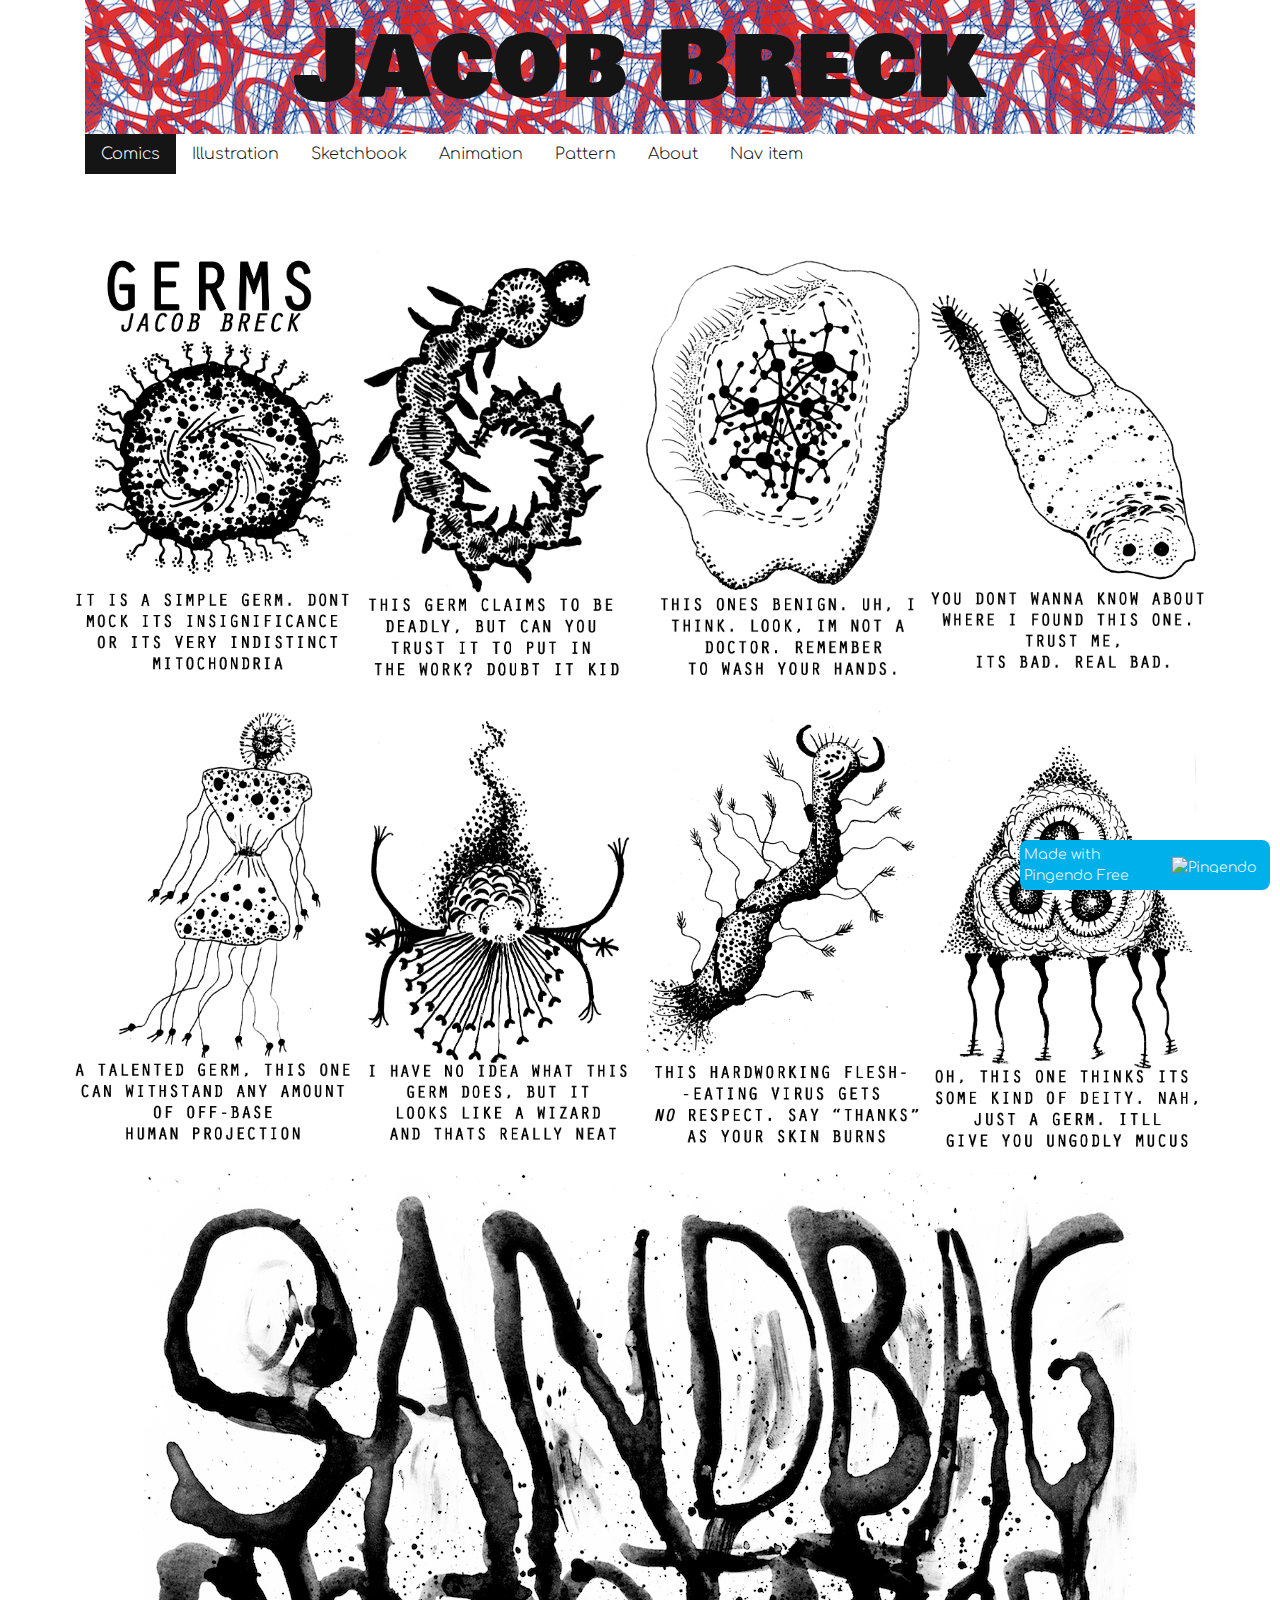
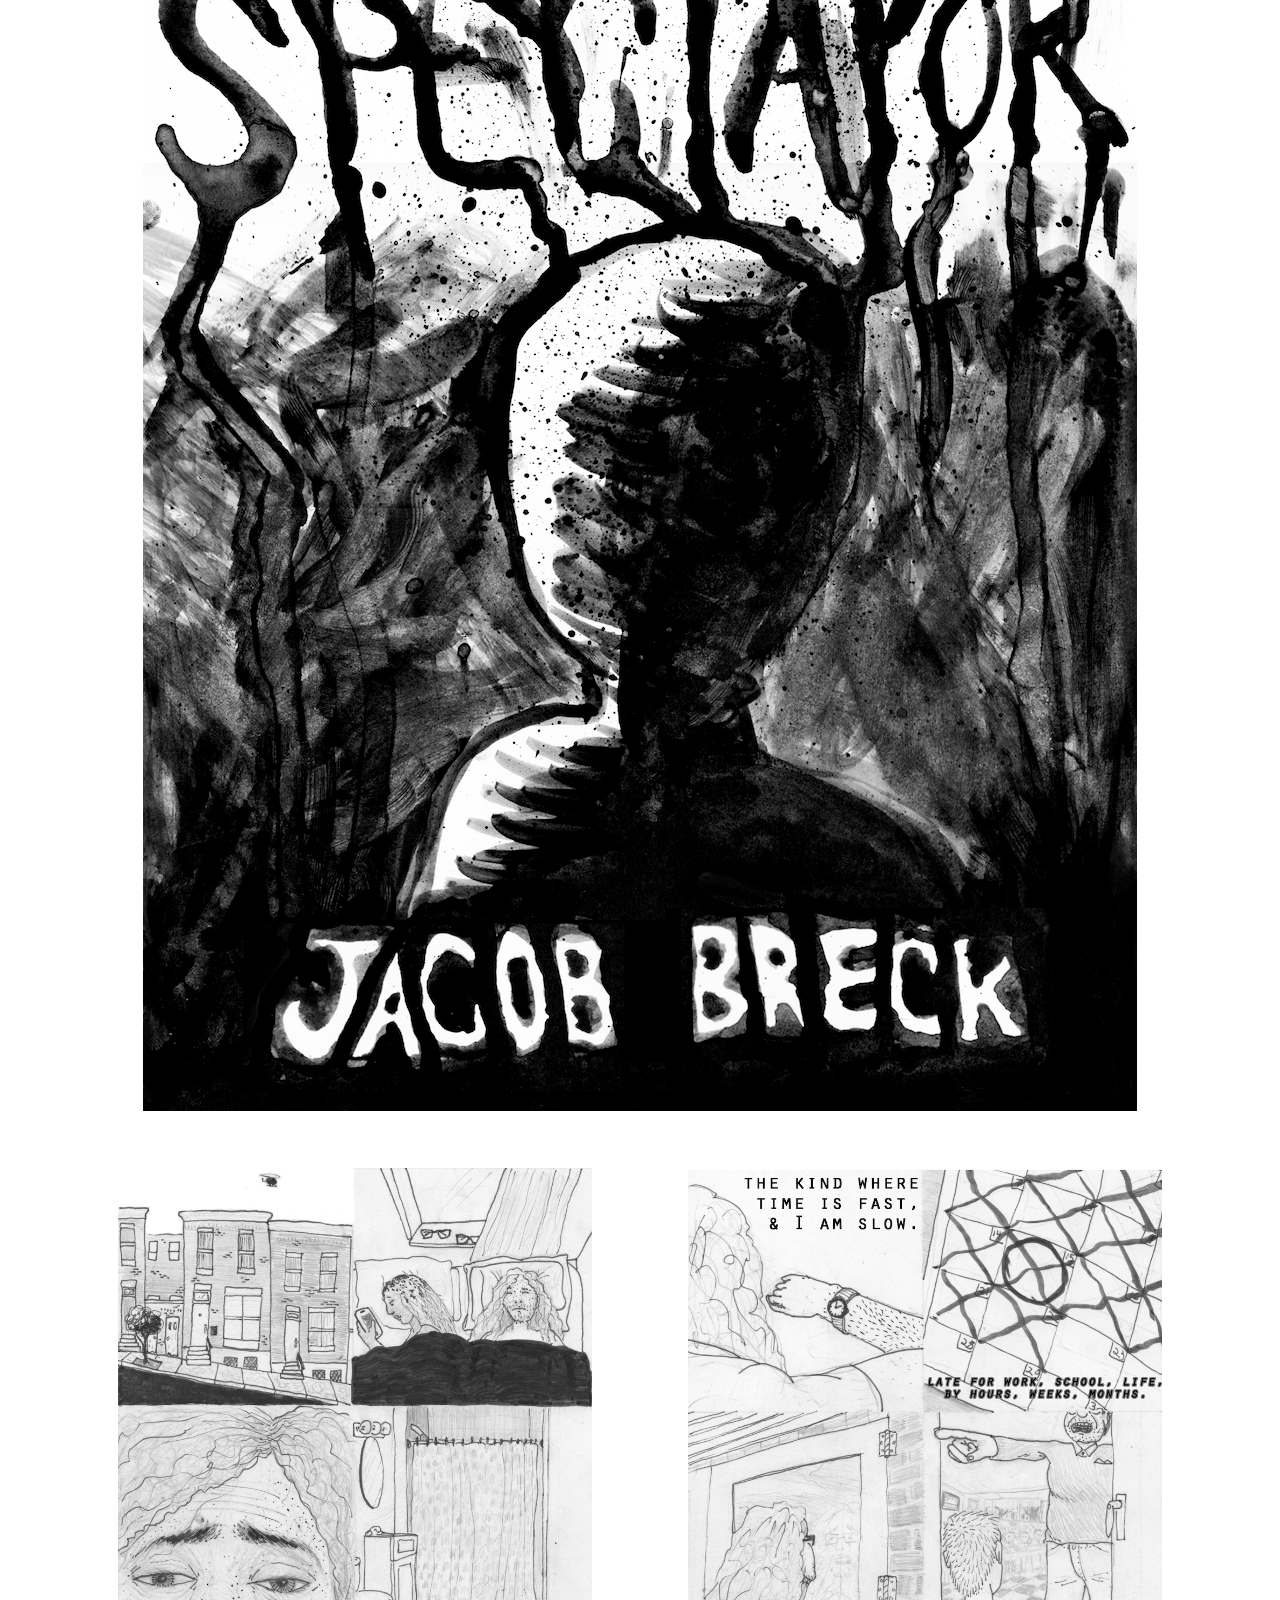
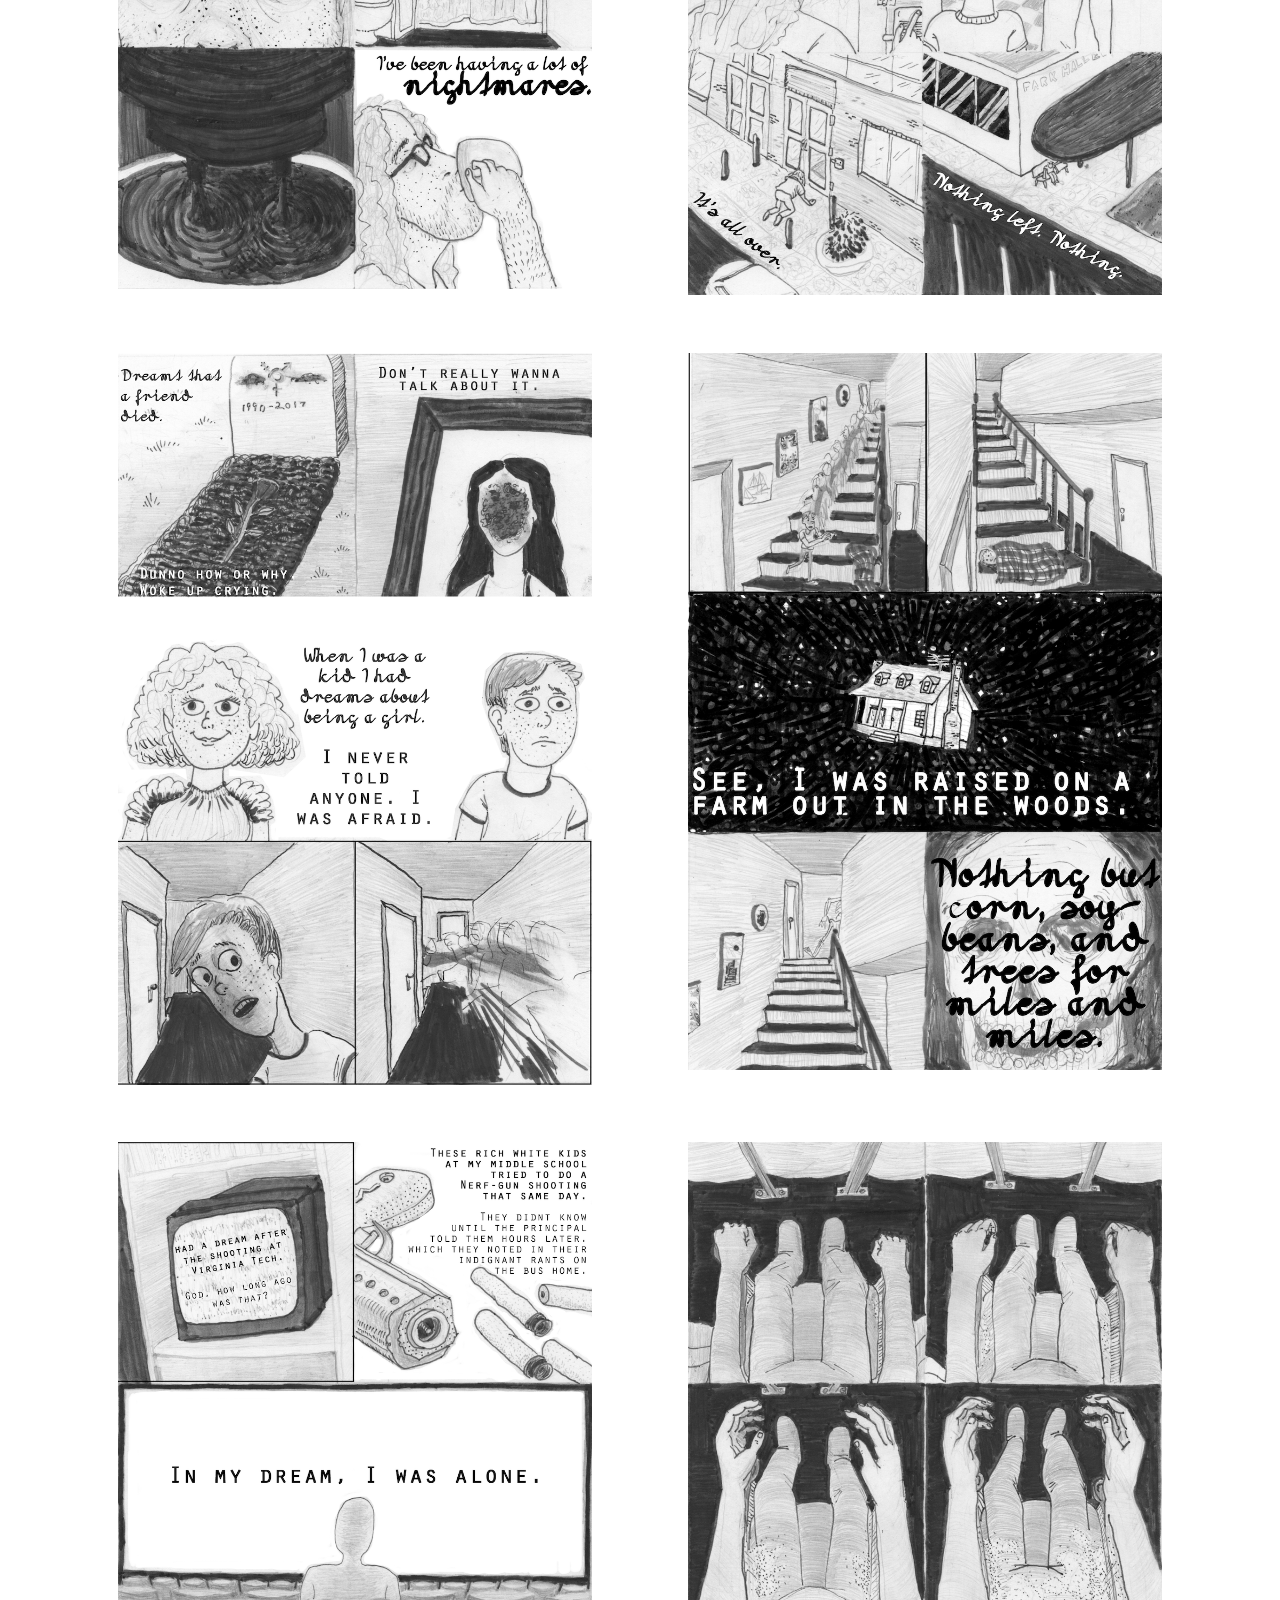
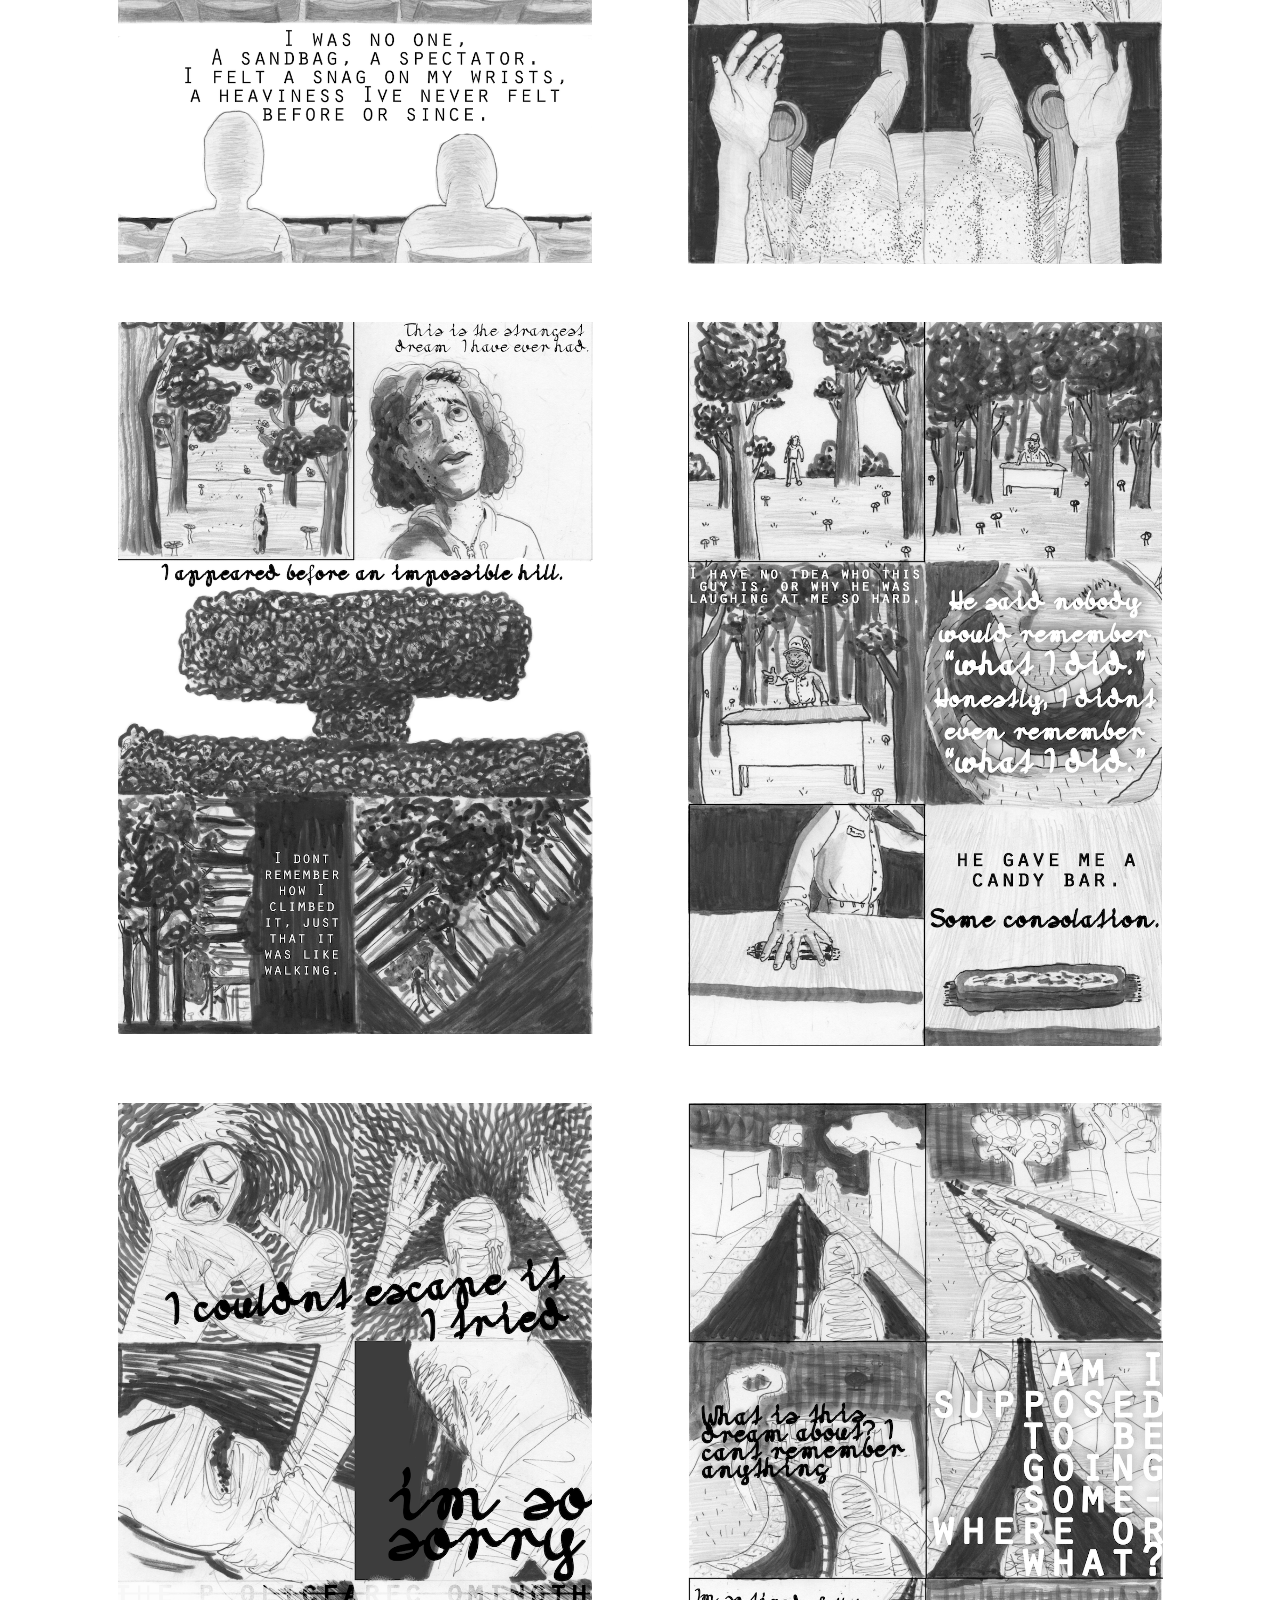
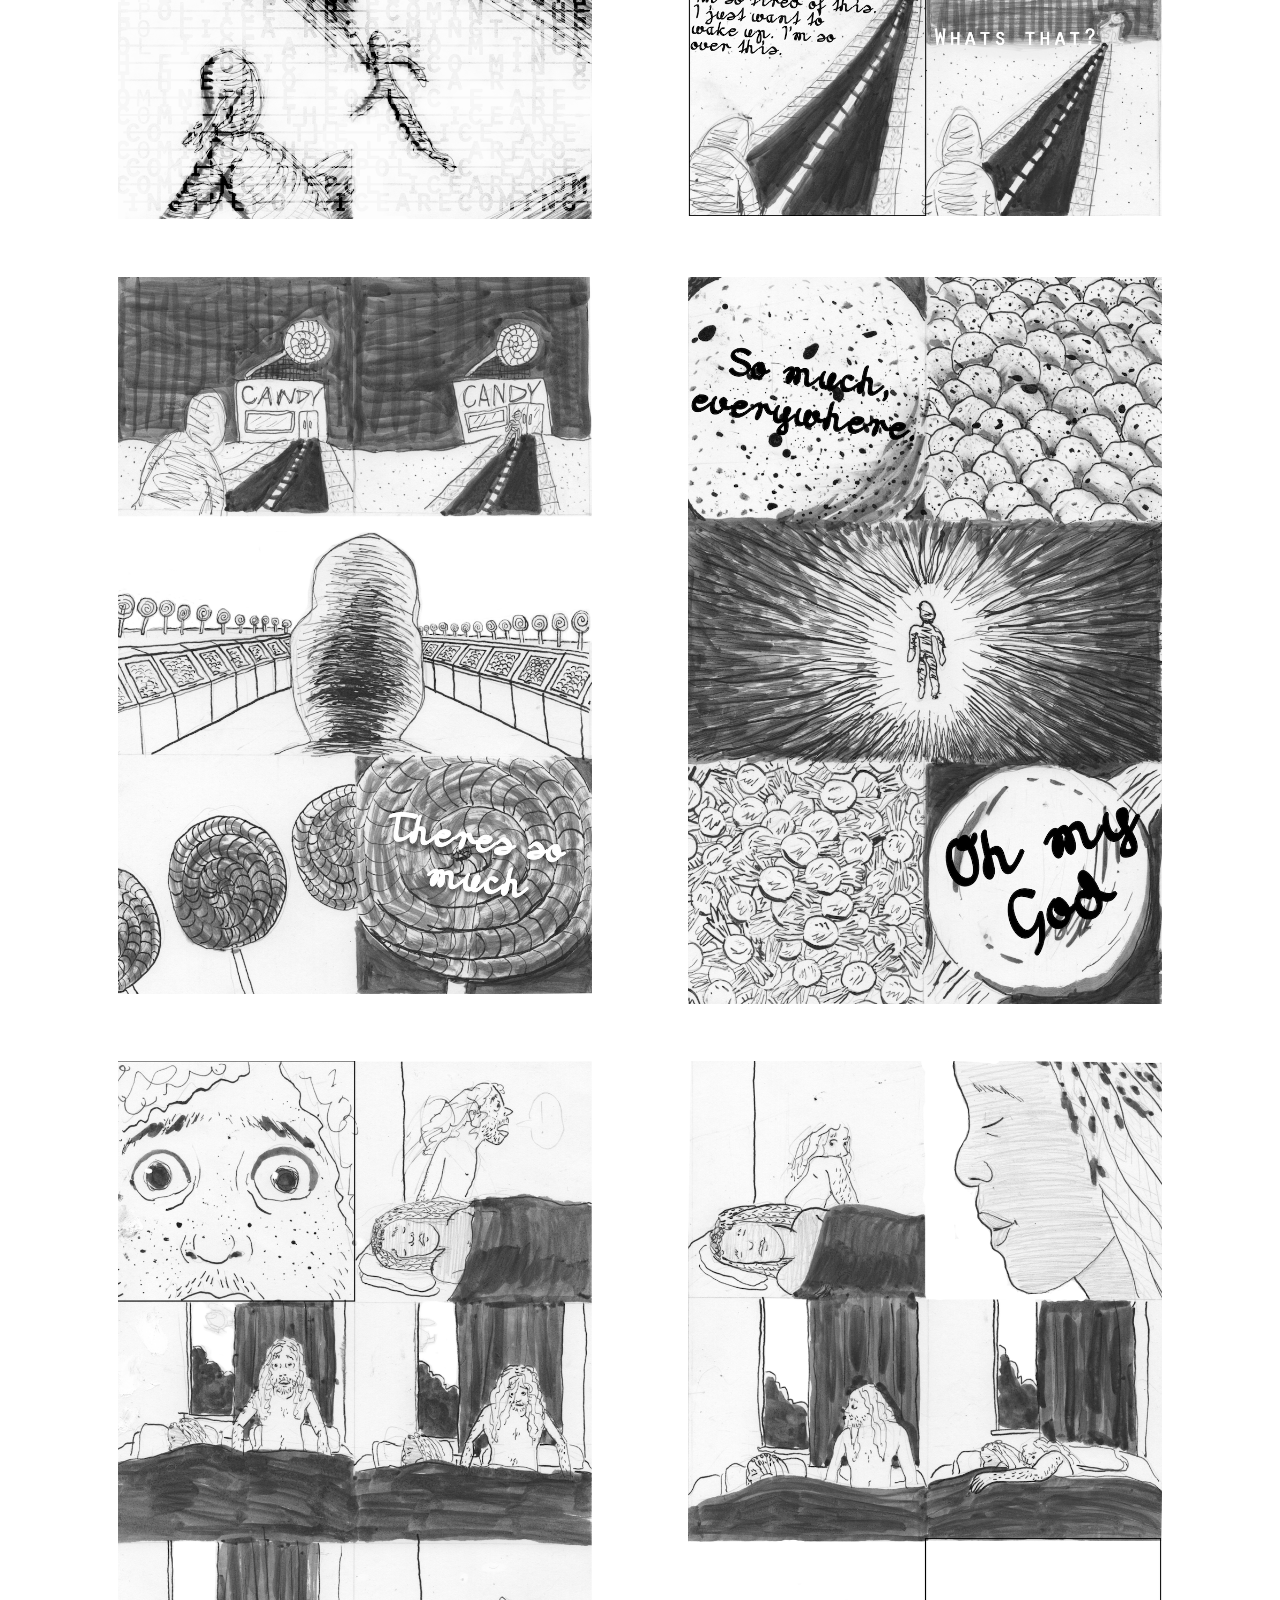
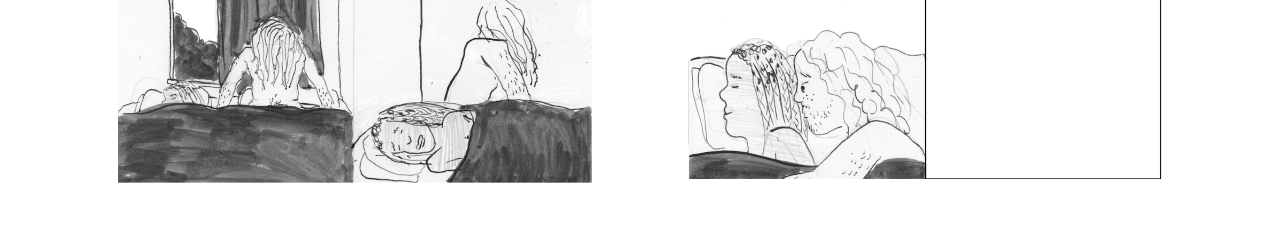
==== index.html @ b0fae461 "update" ====
<!DOCTYPE html>
<html>

<head>
  <meta charset="utf-8">
  <meta name="viewport" content="width=device-width, initial-scale=1">
  <link rel="stylesheet" href="https://cdnjs.cloudflare.com/ajax/libs/font-awesome/4.7.0/css/font-awesome.min.css" type="text/css">
  <link rel="stylesheet" href="theme.css" type="text/css">
  <title>Jacob Breck - Comics, Illustration, Animation</title>
  <meta name="description" content="Comics, Illustration, Animation, Sketches, &amp; Pattern Design by Jacob Breck">
  <meta name="keywords" content="jacob breck comics illustration digital print comic funny ironic humor animation dark surreal dream dreams surrealism gender dog ant ants portrait sketches sketch sketchbook intern internship capitalism capitalist capitalists pheonix desert pattern water ocean storm sea wave waves seas oceans germ germs"> </head>

<body>
  <div class="py-0">
    <div class="container">
      <div class="row">
        <div class="col-md-12">
          <h1 class="display-1 text-center m-0 w-100 text-primary bg-danger p-2" style="background-image: url('patterns/aaaaa.png');background-size:auto;background-position:center center;background-repeat:repeat;">Jacob Breck</h1>
        </div>
      </div>
    </div>
  </div>
  <div class="px-2">
    <div class="container">
      <div class="row">
        <div class="col-md-12">
          <ul class="nav nav-pills">
            <li class="nav-item">
              <a class="nav-link active" href="" data-toggle="pill" data-target="#comics">Comics</a>
            </li>
            <li class="nav-item">
              <a href="" class="nav-link" data-target="#illustration" data-toggle="pill">Illustration</a>
            </li>
            <li class="nav-item">
              <a href="" class="nav-link" data-toggle="pill" data-target="#sketchbook">Sketchbook</a>
            </li>
            <li class="nav-item">
              <a href="" class="nav-link" data-target="#animation" data-toggle="pill">Animation</a>
            </li>
            <li class="nav-item">
              <a class="nav-link" data-target="#pattern" data-toggle="pill" href="">Pattern</a>
            </li>
            <li class="nav-item">
              <a class="nav-link" data-toggle="pill" data-target="#about" href="">About</a>
            </li>
            <li class="nav-item">
              <a class="nav-link" href="#" data-toggle="pill" data-target="illustrationtoo">Nav item</a>
            </li>
          </ul>
          <div class="tab-content mt-2">
            <div class="tab-pane fade" id="illustration" role="tabpanel">
              <div class="carousel slide h-100 w-100" data-ride="carousel" id="carousel">
                <div class="carousel-inner">
                  <div class="carousel-item active">
                    <img class="img-fluid" alt="self portrait digital illustration face beard long hair impressionism" src="img/self-portrait07192015.png"> </div>
                  <div class="carousel-item col-xs-12">
                    <img class="d-block img-fluid w-100 mx-auto" alt="old dog pet portrait illustration digital impressionism black lab labrador" src="img/jbreck_harry.png"> </div>
                  <div class="carousel-item col-xs-12">
                    <img class="img-fluid mx-auto" alt="im gonna be an artist funny ironic white male gentrifier hardedge illustration digital" src="img/jbreck_artist-01.png"> </div>
                  <div class="carousel-item col-xs-12">
                    <img class="img-fluid mx-auto" alt="ant ants anthill dark bug bugs illustration cardstock print" src="img/antz.jpg" width="100%"> </div>
                  <div class="carousel-item col-xs-12">
                    <img class="img-fluid" alt="window laptop computer television dark sunrise living room light hardedge illustration pencil digital" src="img/tvkids-01.jpg"> </div>
                  <div class="carousel-item col-xs-12">
                    <img class="img-fluid mx-auto" alt="fire bird firebird pheonix desert cactus cacti tumbleweed illustration digital" src="img/jbreck_encounter-poster.jpg" width="100%"> </div>
                  <div class="carousel-item">
                    <img class="img-fluid" alt="the shining movie stanley kubrick jack nicholson horror slasher thriller illustration poster digital impressionism" src="img/jbreck_shining-overlap.png" width="100%"> </div>
                  <div class="carousel-item col-xs-12 w-100">
                    <img class="img-fluid" alt="germ germs pen ink illustration" src="img/inktober_02.jpg" width="100%"> </div>
                  <div class="carousel-item col-xs-12">
                    <img class="img-fluid mx-auto" alt="sad staircase blue red hair child redhead sadness crying hardedge illustration digital" src="img/jbreck_sad.png" width="100%"> </div>
                  <div class="carousel-item col-xs-12">
                    <img class="img-fluid mx-auto" alt="funny ironic death dead fire self portrait pencil digital illustration" src="img/jbreck_rip-01.png" width="100%"> </div>
                </div>
                <a class="carousel-control-prev" href="#carousel" role="button" data-slide="prev">
                  <span class="carousel-control-prev-icon" aria-hidden="true"></span>
                  <span class="sr-only">Previous</span>
                </a>
                <a class="carousel-control-next" href="#carousel" role="button" data-slide="next">
                  <span class="carousel-control-next-icon" aria-hidden="true"></span>
                  <span class="sr-only">Next</span>
                </a>
              </div>
            </div>
            <div class="tab-pane fade show active" id="comics" role="tabpanel">
              <div class="row my-5">
                <div class="col-md-12 col-lg-12 container">
                  <div class="row">
                    <div class="col-md-3 col-xs-12 m-0 p-1">
                      <img class="img-fluid d-block m-0 p-0 mx-auto" src="germ&#10;s/0-0.png"> </div>
                    <div class="col-md-3 col-xs-12 m-0 p-0">
                      <img class="img-fluid d-block  m-0 mx-auto p-1" src="germs/0-1.png"> </div>
                    <div class="col-md-3 col-xs-12 m-0 p-0">
                      <img class="img-fluid d-block  m-0 mx-auto p-1" src="germs/0-2.&#10;png"> </div>
                    <div class="col-md-3 col-xs-12 m-0 p-0">
                      <img class="img-fluid d-block  m-0 mx-auto p-1" src="germs/0-3.p&#10;ng"> </div>
                  </div>
                  <div class="row">
                    <div class="col-md-3 col-xs-12 m-0 p-0">
                      <img class="d-block m-0 mx-auto img-fluid p-1" src="germs/1-0.png"> </div>
                    <div class="col-md-3 col-xs-12 m-0 p-0">
                      <img class="img-fluid d-block  m-0 mx-auto p-2" src="germs/1-1.png"> </div>
                    <div class="col-md-3 col-xs-12 m-0 p-0">
                      <img class="img-fluid d-block  m-0 mx-auto p-1" src="germs/1-2.png"> </div>
                    <div class="col-md-3 col-xs-12 m-0 p-0">
                      <img class="img-fluid d-block  m-0 mx-auto p-2" src="germs/1-3.png"> </div>
                  </div>
                  <div class="row">
                    <div class="col-md-12 col-xs-12 m-0 p-0">
                      <img class="d-block m-0 mx-auto img-fluid p-0" src="ss/cover.png"> </div>
                  </div>
                </div>
              </div>
              <div class="row my-5">
                <div class="col-md-12 col-lg-5 container">
                  <div class="row">
                    <div class="col-md-6 col-xs-12 m-0 p-0">
                      <img class="img-fluid d-block mx-auto" src="ss/panels/1-0-0.png"> </div>
                    <div class="col-md-6 col-xs-12 m-0 p-0">
                      <img class="img-fluid d-block p-0 m-0 col-xs-12 mx-auto" src="ss/panels/1-0-1.png"> </div>
                  </div>
                  <div class="row">
                    <div class="col-md-6 col-xs-6 m-0 p-0">
                      <img class="img-fluid d-block p-0 m-0 mx-auto" src="ss/panels/1-1-0.png"> </div>
                    <div class="col-md-6 col-xs-6 m-0 p-0">
                      <img class="img-fluid d-block p-0 m-0 mx-auto" src="ss/panels/1-1-1.png"> </div>
                  </div>
                  <div class="row">
                    <div class="col-md-6 col-xs-12 m-0 p-0">
                      <img class="img-fluid d-block p-0 m-0 mx-auto" src="ss/panels/1-2-0.png"> </div>
                    <div class="col-md-6 col-xs-12 m-0 p-0">
                      <img class="img-fluid d-block p-0 m-0 mx-auto" src="ss/panels/1-2-1.png"> </div>
                  </div>
                </div>
                <div class="col-md-12 col-lg-5 container">
                  <div class="row">
                    <div class="col-md-6 col-xs-12 m-0 p-0">
                      <img class="img-fluid d-block m-0 p-0 mx-auto" src="ss/panels/2-0-0.png"> </div>
                    <div class="col-md-6 col-xs-12 m-0 p-0">
                      <img class="img-fluid d-block mx-auto" src="ss/panels/2-0-1.png"> </div>
                  </div>
                  <div class="row">
                    <div class="col-md-6 col-xs-12 m-0 p-0">
                      <img class="img-fluid d-block mx-auto" src="ss/panels/2-1-0.png"> </div>
                    <div class="col-md-6 col-xs-12 m-0 p-0">
                      <img class="img-fluid d-block mx-auto" src="ss/panels/2-1-1.png"> </div>
                  </div>
                  <div class="row">
                    <div class="col-md-6 col-xs-12 m-0 p-0">
                      <img class="img-fluid d-block mx-auto" src="ss/panels/2-2-0.png"> </div>
                    <div class="col-md-6 col-xs-12 m-0 p-0">
                      <img class="img-fluid d-block mx-auto" src="ss/panels/2-2-1.png"> </div>
                  </div>
                </div>
              </div>
              <div class="row my-5">
                <div class="col-md-12 col-lg-5 container">
                  <div class="row">
                    <div class="col-md-6 col-xs-12 m-0 p-0">
                      <img class="img-fluid d-block mx-auto" src="ss/panels/3-0-0.png"> </div>
                    <div class="col-md-6 col-xs-12 m-0 p-0">
                      <img class="img-fluid d-block p-0 m-0 col-xs-12 mx-auto" src="ss/panels/3-0-1.png"> </div>
                  </div>
                  <div class="row">
                    <div class="col-md-12 col-xs-6 m-0 p-0">
                      <img class="img-fluid d-block p-0 m-0 mx-auto" src="ss/panels/3-1-0.png"> </div>
                  </div>
                  <div class="row">
                    <div class="col-md-6 col-xs-12 m-0 p-0">
                      <img class="img-fluid d-block p-0 m-0 mx-auto" src="ss/panels/3-2-0.png"> </div>
                    <div class="col-md-6 col-xs-12 m-0 p-0">
                      <img class="img-fluid d-block p-0 m-0 mx-auto" src="ss/panels/3-2-1.png"> </div>
                  </div>
                </div>
                <div class="col-md-12 col-lg-5 container">
                  <div class="row">
                    <div class="col-md-6 col-xs-12 m-0 p-0">
                      <img class="img-fluid d-block m-0 p-0 mx-auto" src="ss/panels/4-0-0.png"> </div>
                    <div class="col-md-6 col-xs-12 m-0 p-0">
                      <img class="img-fluid d-block mx-auto" src="ss/panels/4-0-1.png"> </div>
                  </div>
                  <div class="row">
                    <div class="col-md-12 col-xs-12 m-0 p-0">
                      <img class="img-fluid d-block float-left" src="ss/panels/4-1-0.png"> </div>
                  </div>
                  <div class="row">
                    <div class="col-md-6 col-xs-12 m-0 p-0">
                      <img class="img-fluid d-block mx-auto" src="ss/panels/4-2-0.png"> </div>
                    <div class="col-md-6 col-xs-12 m-0 p-0">
                      <img class="img-fluid d-block mx-auto" src="ss/panels/4-2-1.png"> </div>
                  </div>
                </div>
              </div>
              <div class="row my-5">
                <div class="col-md-12 col-lg-5 container">
                  <div class="row">
                    <div class="col-md-6 col-xs-12 m-0 p-0">
                      <img class="img-fluid d-block mx-auto" src="ss/panels/5-0-0.png"> </div>
                    <div class="col-md-6 col-xs-12 m-0 p-0">
                      <img class="img-fluid d-block p-0 m-0 col-xs-12 mx-auto" src="ss/panels/5-0-1.png"> </div>
                  </div>
                  <div class="row">
                    <div class="col-md-12 col-xs-6 m-0 p-0">
                      <img class="img-fluid d-block p-0 m-0 mx-auto" src="ss/panels/5-1-0.png"> </div>
                  </div>
                  <div class="row">
                    <div class="col-md-12 col-xs-12 m-0 p-0">
                      <img class="img-fluid d-block p-0 m-0 mx-auto" src="ss/panels/5-2-0.png"> </div>
                  </div>
                </div>
                <div class="col-md-12 col-lg-5 container">
                  <div class="row">
                    <div class="col-md-6 col-xs-12 m-0 p-0">
                      <img class="img-fluid d-block m-0 p-0 mx-auto" src="ss/panels/6-0-0.png"> </div>
                    <div class="col-md-6 col-xs-12 m-0 p-0">
                      <img class="img-fluid d-block mx-auto" src="ss/panels/6-0-1.png"> </div>
                  </div>
                  <div class="row">
                    <div class="col-md-6 col-xs-12 m-0 p-0">
                      <img class="img-fluid d-block float-left" src="ss/panels/6-1-0.png"> </div>
                    <div class="col-md-6 col-xs-12 p-0 m-0">
                      <img class="img-fluid d-block mx-auto" src="ss/panels/6-1-1.png"> </div>
                  </div>
                  <div class="row">
                    <div class="col-md-12 col-xs-12 m-0 p-0">
                      <img class="img-fluid d-block mx-auto" src="ss/panels/6-2-0.png"> </div>
                  </div>
                </div>
              </div>
              <div class="row my-5">
                <div class="col-md-12 col-lg-5 container">
                  <div class="row">
                    <div class="col-md-6 col-xs-12 m-0 p-0">
                      <img class="img-fluid d-block mx-auto" src="ss/panels/7-0-0.png"> </div>
                    <div class="col-md-6 col-xs-12 m-0 p-0">
                      <img class="img-fluid d-block p-0 m-0 col-xs-12 mx-auto" src="ss/panels/7-0-1.png"> </div>
                  </div>
                  <div class="row">
                    <div class="col-md-12 col-xs-6 m-0 p-0">
                      <img class="img-fluid d-block p-0 m-0 mx-auto" src="ss/panels/7-1-0.png"> </div>
                  </div>
                  <div class="row">
                    <div class="col-md-6 col-xs-12 m-0 p-0">
                      <img class="img-fluid d-block p-0 m-0 mx-auto" src="ss/panels/7-2-0.png"> </div>
                    <div class="col-md-6 col-xs-12 m-0 p-0">
                      <img class="img-fluid d-block p-0 m-0 mx-auto" src="ss/panels/7-2-1.png"> </div>
                  </div>
                </div>
                <div class="col-md-12 col-lg-5 container">
                  <div class="row">
                    <div class="col-md-6 col-xs-12 m-0 p-0">
                      <img class="img-fluid d-block m-0 p-0 mx-auto" src="ss/panels/8-0-0.png"> </div>
                    <div class="col-md-6 col-xs-12 m-0 p-0">
                      <img class="img-fluid d-block mx-auto" src="ss/panels/8-0-1.png"> </div>
                  </div>
                  <div class="row">
                    <div class="col-md-6 col-xs-12 m-0 p-0">
                      <img class="img-fluid d-block float-left" src="ss/panels/8-1-0.png"> </div>
                    <div class="col-md-6 col-xs-12 p-0 m-0">
                      <img class="img-fluid d-block" src="ss/panels/8-1-1.png"> </div>
                  </div>
                  <div class="row">
                    <div class="col-md-6 col-xs-12 m-0 p-0">
                      <img class="img-fluid d-block mx-auto" src="ss/panels/8-2-0.png"> </div>
                    <div class="col-md-6 col-xs-12 m-0 p-0">
                      <img class="img-fluid d-block mx-auto" src="ss/panels/8-2-1.png"> </div>
                  </div>
                </div>
              </div>
              <div class="row my-5">
                <div class="col-md-12 col-lg-5 container">
                  <div class="row">
                    <div class="col-md-6 col-xs-12 m-0 p-0">
                      <img class="img-fluid d-block mx-auto" src="ss/panels/9-0-0.png"> </div>
                    <div class="col-md-6 col-xs-12 m-0 p-0">
                      <img class="img-fluid d-block p-0 m-0 col-xs-12 mx-auto" src="ss/panels/9-0-1.png"> </div>
                  </div>
                  <div class="row">
                    <div class="col-md-6 col-xs-6 m-0 p-0">
                      <img class="img-fluid d-block p-0 m-0 mx-auto" src="ss/panels/9-1-0.png"> </div>
                    <div class="col-md-6 col-xs-12 p-0 m-0">
                      <img class="img-fluid d-block mx-auto" src="ss/panels/9-1-1.png"> </div>
                  </div>
                  <div class="row">
                    <div class="col-md-6 col-xs-12 m-0 p-0">
                      <img class="img-fluid d-block p-0 m-0 mx-auto" src="ss/panels/9-2-0.png"> </div>
                    <div class="col-md-6 col-xs-12 m-0 p-0">
                      <img class="img-fluid d-block p-0 m-0 mx-auto" src="ss/panels/9-2-1.png"> </div>
                  </div>
                </div>
                <div class="col-md-12 col-lg-5 container">
                  <div class="row">
                    <div class="col-md-6 col-xs-12 m-0 p-0">
                      <img class="img-fluid d-block m-0 p-0 mx-auto" src="ss/panels/a-0-0.png"> </div>
                    <div class="col-md-6 col-xs-12 m-0 p-0">
                      <img class="img-fluid d-block mx-auto" src="ss/panels/a-0-1.png"> </div>
                  </div>
                  <div class="row">
                    <div class="col-md-6 col-xs-12 m-0 p-0">
                      <img class="img-fluid d-block float-left" src="ss/panels/a-1-0.png"> </div>
                    <div class="col-md-6 col-xs-12 p-0 m-0">
                      <img class="img-fluid d-block mx-auto" src="ss/panels/a-1-1.png"> </div>
                  </div>
                  <div class="row">
                    <div class="col-md-6 col-xs-12 m-0 p-0">
                      <img class="img-fluid d-block mx-auto" src="ss/panels/a-2-0.png"> </div>
                    <div class="col-md-6 col-xs-12 m-0 p-0">
                      <img class="img-fluid d-block mx-auto" src="ss/panels/a-2-1.png"> </div>
                  </div>
                </div>
              </div>
              <div class="row my-5">
                <div class="col-md-12 col-lg-5 container">
                  <div class="row">
                    <div class="col-md-6 col-xs-12 m-0 p-0">
                      <img class="img-fluid d-block mx-auto" src="ss/panels/b-0-0.png"> </div>
                    <div class="col-md-6 col-xs-12 m-0 p-0">
                      <img class="img-fluid d-block p-0 m-0 col-xs-12 mx-auto" src="ss/panels/b-0-1.png"> </div>
                  </div>
                  <div class="row">
                    <div class="col-md-12 col-xs-6 m-0 p-0">
                      <img class="img-fluid d-block p-0 m-0 mx-auto" src="ss/panels/b-1-0.png"> </div>
                  </div>
                  <div class="row">
                    <div class="col-md-6 col-xs-12 m-0 p-0">
                      <img class="img-fluid d-block p-0 m-0 mx-auto" src="ss/panels/b-2-0.png"> </div>
                    <div class="col-md-6 col-xs-12 m-0 p-0">
                      <img class="img-fluid d-block p-0 m-0 mx-auto" src="ss/panels/b-2-1.png"> </div>
                  </div>
                </div>
                <div class="col-md-12 col-lg-5 container">
                  <div class="row">
                    <div class="col-md-6 col-xs-12 m-0 p-0">
                      <img class="img-fluid d-block m-0 p-0 mx-auto" src="ss/panels/c-0-0.png"> </div>
                    <div class="col-md-6 col-xs-12 m-0 p-0">
                      <img class="img-fluid d-block mx-auto" src="ss/panels/c-0-1.png"> </div>
                  </div>
                  <div class="row">
                    <div class="col-md-12 col-xs-12 m-0 p-0">
                      <img class="img-fluid d-block float-left" src="ss/panels/c-1-0.png"> </div>
                  </div>
                  <div class="row">
                    <div class="col-md-6 col-xs-12 m-0 p-0">
                      <img class="img-fluid d-block mx-auto" src="ss/panels/c-2-0.png"> </div>
                    <div class="col-md-6 col-xs-12 m-0 p-0">
                      <img class="img-fluid d-block mx-auto" src="ss/panels/c-2-1.png"> </div>
                  </div>
                </div>
              </div>
              <div class="row my-5">
                <div class="col-md-12 col-lg-5 container">
                  <div class="row">
                    <div class="col-md-6 col-xs-12 m-0 p-0">
                      <img class="img-fluid d-block mx-auto" src="ss/panels/d-0-0.png"> </div>
                    <div class="col-md-6 col-xs-12 m-0 p-0">
                      <img class="img-fluid d-block p-0 m-0 col-xs-12 mx-auto" src="ss/panels/d-0-1.png"> </div>
                  </div>
                  <div class="row">
                    <div class="col-md-6 col-xs-6 m-0 p-0">
                      <img class="img-fluid d-block p-0 m-0 mx-auto" src="ss/panels/d-1-0.png"> </div>
                    <div class="col-md-6 col-xs-12 p-0 m-0">
                      <img class="img-fluid d-block mx-auto" src="ss/panels/d-1-1.png"> </div>
                  </div>
                  <div class="row">
                    <div class="col-md-6 col-xs-12 m-0 p-0">
                      <img class="img-fluid d-block p-0 m-0 mx-auto" src="ss/panels/d-2-0.png"> </div>
                    <div class="col-md-6 col-xs-12 m-0 p-0">
                      <img class="img-fluid d-block p-0 m-0 mx-auto" src="ss/panels/d-2-1.png"> </div>
                  </div>
                </div>
                <div class="col-md-12 col-lg-5 container">
                  <div class="row">
                    <div class="col-md-6 col-xs-12 m-0 p-0">
                      <img class="img-fluid d-block m-0 p-0 mx-auto" src="ss/panels/e-0-0.png"> </div>
                    <div class="col-md-6 col-xs-12 m-0 p-0">
                      <img class="img-fluid d-block mx-auto" src="ss/panels/e-0-1.png"> </div>
                  </div>
                  <div class="row">
                    <div class="col-md-6 col-xs-12 m-0 p-0">
                      <img class="img-fluid d-block float-left" src="ss/panels/e-1-0.png"> </div>
                    <div class="col-md-6 col-xs-12 p-0 m-0">
                      <img class="img-fluid d-block mx-auto" src="ss/panels/e-1-1.png"> </div>
                  </div>
                  <div class="row">
                    <div class="col-md-6 col-xs-12 m-0 p-0">
                      <img class="img-fluid d-block mx-auto" src="ss/panels/e-2-0.png"> </div>
                    <div class="col-md-6 col-xs-12 m-0 p-0">
                      <img class="img-fluid d-block mx-auto" src="ss/panels/e-2-1.png"> </div>
                  </div>
                </div>
              </div>
            </div>
            <div class="tab-pane fade" id="sketchbook" role="tabpanel">
              <div class="row">
                <div class="col-md-12">
                  <img class="img-fluid d-block mx-auto" alt="ink pen color pencil sketch sketchbook trees tree forest planter plants plant abstraction abstract expressionism" src="sketches/jbreck-icscans_0016.jpg"> </div>
              </div>
              <div class="row">
                <div class="col-md-12">
                  <img class="img-fluid d-block mx-auto" alt="pen ink void arm abyss darkness abstract abstraction" src="sketches/jbreck-icscans_0014.jpg"> </div>
              </div>
              <div class="row">
                <div class="col-md-6">
                  <img class="img-fluid d-block" alt="skull skulls island plane grid waves ocean paper pen ink" src="sketches/inktober_04.jpg"> </div>
                <div class="col-md-6">
                  <img class="img-fluid d-block py-5" alt="abstract abstraction dog god man waves ocean pen ink lined paper" src="sketches/pd-sketches_012.jpg"> </div>
              </div>
              <div class="row">
                <div class="col-md-5">
                  <img class="img-fluid d-block p-0" alt="folk music musician acoustic guitar smile marker pen" src="sketches/jbreck-icscans_0005 copy 2.jpg"> </div>
                <div class="col-md-7">
                  <img class="img-fluid d-block m-0" alt="folk music musician acoustic guitar beard sitting marker pen" src="sketches/jbreck-icscans_0005 copy.jpg">
                  <img class="img-fluid d-block m-0" alt="folk music musician acoustic guitar ukulele bald beard smile marker pen" src="sketches/jbreck-icscans_0005 copy 3.jpg"> </div>
              </div>
              <div class="row">
                <div class="col-md-12">
                  <img class="img-fluid d-block mx-auto" alt="arms head cryptid cryptids made up body horror pen ink inkwash" src="sketches/jbreck_armshead.jpg"> </div>
              </div>
              <div class="row">
                <div class="col-md-12">
                  <img class="img-fluid d-block mx-auto" alt="theater lighting search light water bottle an absolute mess color pencil ink" src="sketches/jbreck-icscans_0018 copy.jpg"> </div>
              </div>
              <div class="row">
                <div class="col-md-7">
                  <img class="img-fluid d-block mx-auto py-4" alt="ballerina cat furry goth skull tshirt shirt socks violent violence pen ink" src="sketches/portrait_0002.jpg"> </div>
                <div class="col-md-5">
                  <img class="img-fluid d-block" alt="portrait black man earring sweater moustache goate pen ink" src="sketches/portrait_0001.jpg"> </div>
              </div>
              <div class="row">
                <div class="col-md-6">
                  <img class="img-fluid d-block mx-auto py-4" alt="women queer lgbt pen ink" src="sketches/jbreck-icscans_0012 copy 2.jpg"> </div>
                <div class="col-md-6">
                  <img class="img-fluid d-block" alt="boy man pants king yertle turtle pen ink" src="sketches/jbreck-icscans_0007 copy.jpg"> </div>
              </div>
              <div class="row">
                <div class="col-md-6">
                  <img class="img-fluid d-block" alt="cityscape city rowhomes rowhouse skyline baltimore pen ink" src="sketches/jbreck-icscans_0002 copy.jpg">
                  <img class="img-fluid d-block" alt="ghost receipt guest check kitchen thank you please come again heads body horror pen ink" src="sketches/jbreck-icscans_0013.jpg"> </div>
                <div class="col-md-6">
                  <img class="img-fluid d-block" alt="woman phone color pencil pen ink" src="sketches/jbreck-icscans_0018 copy 2.jpg"> </div>
              </div>
              <div class="row">
                <div class="col-md-12">
                  <img class="img-fluid d-block mx-auto" alt="abstract hills landscape strange pen ink" src="sketches/jbreck-icscans_0012 copy.jpg"> </div>
              </div>
              <div class="row">
                <div class="col-md-6">
                  <img class="img-fluid d-block my-5" alt="cat misprint cardstock print" src="sketches/pd-sketches 6.jpeg"> </div>
                <div class="col-md-6">
                  <img class="img-fluid d-block" alt="fish misprint cardstock print" src="sketches/pd-sketches 5.jpeg"> </div>
              </div>
            </div>
            <div class="tab-pane fade" id="animation" role="tabpanel">
              <div class="row">
                <div class="col-md-12">
                  <iframe src="https://player.vimeo.com/video/107396145" width="640" height="360" frameborder="0" webkitallowfullscreen="" mozallowfullscreen="" allowfullscreen=""></iframe>
                  <p>
                    <a href="https://vimeo.com/107396145">The Internship</a> from
                    <a href="https://vimeo.com/jacobbreck">Jacob Breck</a> on
                    <a href="https://vimeo.com">Vimeo</a>.</p>
                  <iframe src="https://player.vimeo.com/video/176201616" width="640" height="360" frameborder="0" webkitallowfullscreen="" mozallowfullscreen="" allowfullscreen=""></iframe>
                  <p>
                    <a href="https://vimeo.com/176201616">Jacob Breck - Demo Reel 2016</a> from
                    <a href="https://vimeo.com/jacobbreck">Jacob Breck</a> on
                    <a href="https://vimeo.com">Vimeo</a>.</p>
                </div>
              </div>
            </div>
            <div class="tab-pane fade" role="tabpanel" id="pattern">
              <div class="row">
                <div class="col-md-12 p-5" style="background-image: url('patterns/aaaaa.png');background-repeat:repeat;background-size:fit;">
                  <h1 contenteditable="true" class="text-center p-0 m-3">AAAAAAAA!!!</h1>
                </div>
              </div>
              <div class="row">
                <div class="col-md-12 p-5" style="background-image: url('patterns/Untitled-1.png');background-repeat:repeat;background-size:fit;">
                  <h1 contenteditable="true" class="text-center p-0 m-3">(boom)</h1>
                </div>
              </div>
              <div class="row">
                <div class="col-md-12 p-5" style="background-image: url('patterns/jbreck_ocean-waves.png');background-repeat:repeat;background-size:fit;">
                  <h1 contenteditable="true" class="text-center p-0 m-3">Ocean Waves</h1>
                </div>
              </div>
              <div class="row">
                <div class="col-md-12 p-5" style="background-image: url('patterns/jbreck_stormy-sea.png');background-repeat:repeat;background-size:fit;">
                  <h1 contenteditable="true" class="text-center text-white p-0 m-3">Stormy Sea</h1>
                </div>
              </div>
              <div class="row">
                <div class="col-md-12 p-5" style="background-image: url('patterns/jbreck_dirt.png');background-repeat:repeat;background-size:fit;">
                  <h1 contenteditable="true" class="text-center text-white p-0 m-3">Dirt</h1>
                </div>
              </div>
            </div>
            <div class="tab-pane fade" role="tabpanel" id="about">
              <div class="row">
                <div class="col-md-12 m-2 p-3">
                  <img class="img-fluid d-block mx-auto rounded" src="img/headerimg.png"> </div>
              </div>
              <p class="lead p-0 m-2">Jacob Breck is a cartoonist and illustrator living in Baltimore, MD. He lives with his fiance Cola. You can reach him via email at JacobBBreck@gmail.com. </p>
            </div>
            <div class="tab-pane fade" role="tabpanel" id="illustrationtoo">
              <div class="row">
                <div class="col-md-4">
                  <div class="card" id="tvkid">
                    <img class="card-img" src="https://pingendo.com/assets/photos/wireframe/photo-1.jpg" alt="Card image">
                    <div class="card-img-overlay d-flex justify-content-center align-items-center">
                      <h2 class="text-primary">Card title</h2>
                    </div>
                  </div>
                </div>
                <div class="col-md-4">
                  <div class="card">
                    <img class="card-img" src="https://pingendo.com/assets/photos/wireframe/photo-1.jpg" alt="Card image">
                    <div class="card-img-overlay d-flex justify-content-center align-items-center">
                      <h2 class="text-primary">Card title</h2>
                    </div>
                  </div>
                </div>
                <div class="col-md-4">
                  <div class="card">
                    <img class="card-img" src="https://pingendo.com/assets/photos/wireframe/photo-1.jpg" alt="Card image">
                    <div class="card-img-overlay d-flex justify-content-center align-items-center">
                      <h2 class="text-primary">Card title</h2>
                    </div>
                  </div>
                </div>
              </div>
              <div class="row">
                <div class="col-md-4">
                  <div class="card">
                    <img class="card-img" src="https://pingendo.com/assets/photos/wireframe/photo-1.jpg" alt="Card image">
                    <div class="card-img-overlay d-flex justify-content-center align-items-center">
                      <h2 class="text-primary">Card title</h2>
                    </div>
                  </div>
                </div>
                <div class="col-md-4">
                  <div class="card">
                    <img class="card-img" src="https://pingendo.com/assets/photos/wireframe/photo-1.jpg" alt="Card image">
                    <div class="card-img-overlay d-flex justify-content-center align-items-center">
                      <h2 class="text-primary">Card title</h2>
                    </div>
                  </div>
                </div>
                <div class="col-md-4">
                  <div class="card">
                    <img class="card-img" src="https://pingendo.com/assets/photos/wireframe/photo-1.jpg" alt="Card image">
                    <div class="card-img-overlay d-flex justify-content-center align-items-center">
                      <h2 class="text-primary">Card title</h2>
                    </div>
                  </div>
                </div>
              </div>
              <div class="row">
                <div class="col-md-4">
                  <div class="card">
                    <img class="card-img" src="https://pingendo.com/assets/photos/wireframe/photo-1.jpg" alt="Card image">
                    <div class="card-img-overlay d-flex justify-content-center align-items-center">
                      <h2 class="text-primary">Card title</h2>
                    </div>
                  </div>
                </div>
                <div class="col-md-4">
                  <div class="card">
                    <img class="card-img" src="https://pingendo.com/assets/photos/wireframe/photo-1.jpg" alt="Card image">
                    <div class="card-img-overlay d-flex justify-content-center align-items-center">
                      <h2 class="text-primary">Card title</h2>
                    </div>
                  </div>
                </div>
                <div class="col-md-4">
                  <div class="card">
                    <img class="card-img" src="https://pingendo.com/assets/photos/wireframe/photo-1.jpg" alt="Card image">
                    <div class="card-img-overlay d-flex justify-content-center align-items-center">
                      <h2 class="text-primary">Card title</h2>
                    </div>
                  </div>
                </div>
              </div>
            </div>
          </div>
        </div>
      </div>
    </div>
  </div>
  <script src="https://code.jquery.com/jquery-3.2.1.slim.min.js" integrity="sha384-KJ3o2DKtIkvYIK3UENzmM7KCkRr/rE9/Qpg6aAZGJwFDMVNA/GpGFF93hXpG5KkN" crossorigin="anonymous"></script>
  <script src="https://cdnjs.cloudflare.com/ajax/libs/popper.js/1.12.9/umd/popper.min.js" integrity="sha384-ApNbgh9B+Y1QKtv3Rn7W3mgPxhU9K/ScQsAP7hUibX39j7fakFPskvXusvfa0b4Q" crossorigin="anonymous"></script>
  <script src="https://maxcdn.bootstrapcdn.com/bootstrap/4.0.0/js/bootstrap.min.js" integrity="sha384-JZR6Spejh4U02d8jOt6vLEHfe/JQGiRRSQQxSfFWpi1MquVdAyjUar5+76PVCmYl" crossorigin="anonymous"></script>
  <pingendo onclick="window.open('https://pingendo.com/', '_blank')" style="cursor:pointer;position: fixed;bottom: 10px;right:10px;padding:4px;background-color: #00b0eb;border-radius: 8px; width:250px;display:flex;flex-direction:row;align-items:center;justify-content:center;font-size:14px;color:white">Made with Pingendo Free&nbsp;&nbsp;
    <img src="https://pingendo.com/site-assets/Pingendo_logo_big.png" class="d-block" alt="Pingendo logo" height="16">
  </pingendo>
</body>

</html>
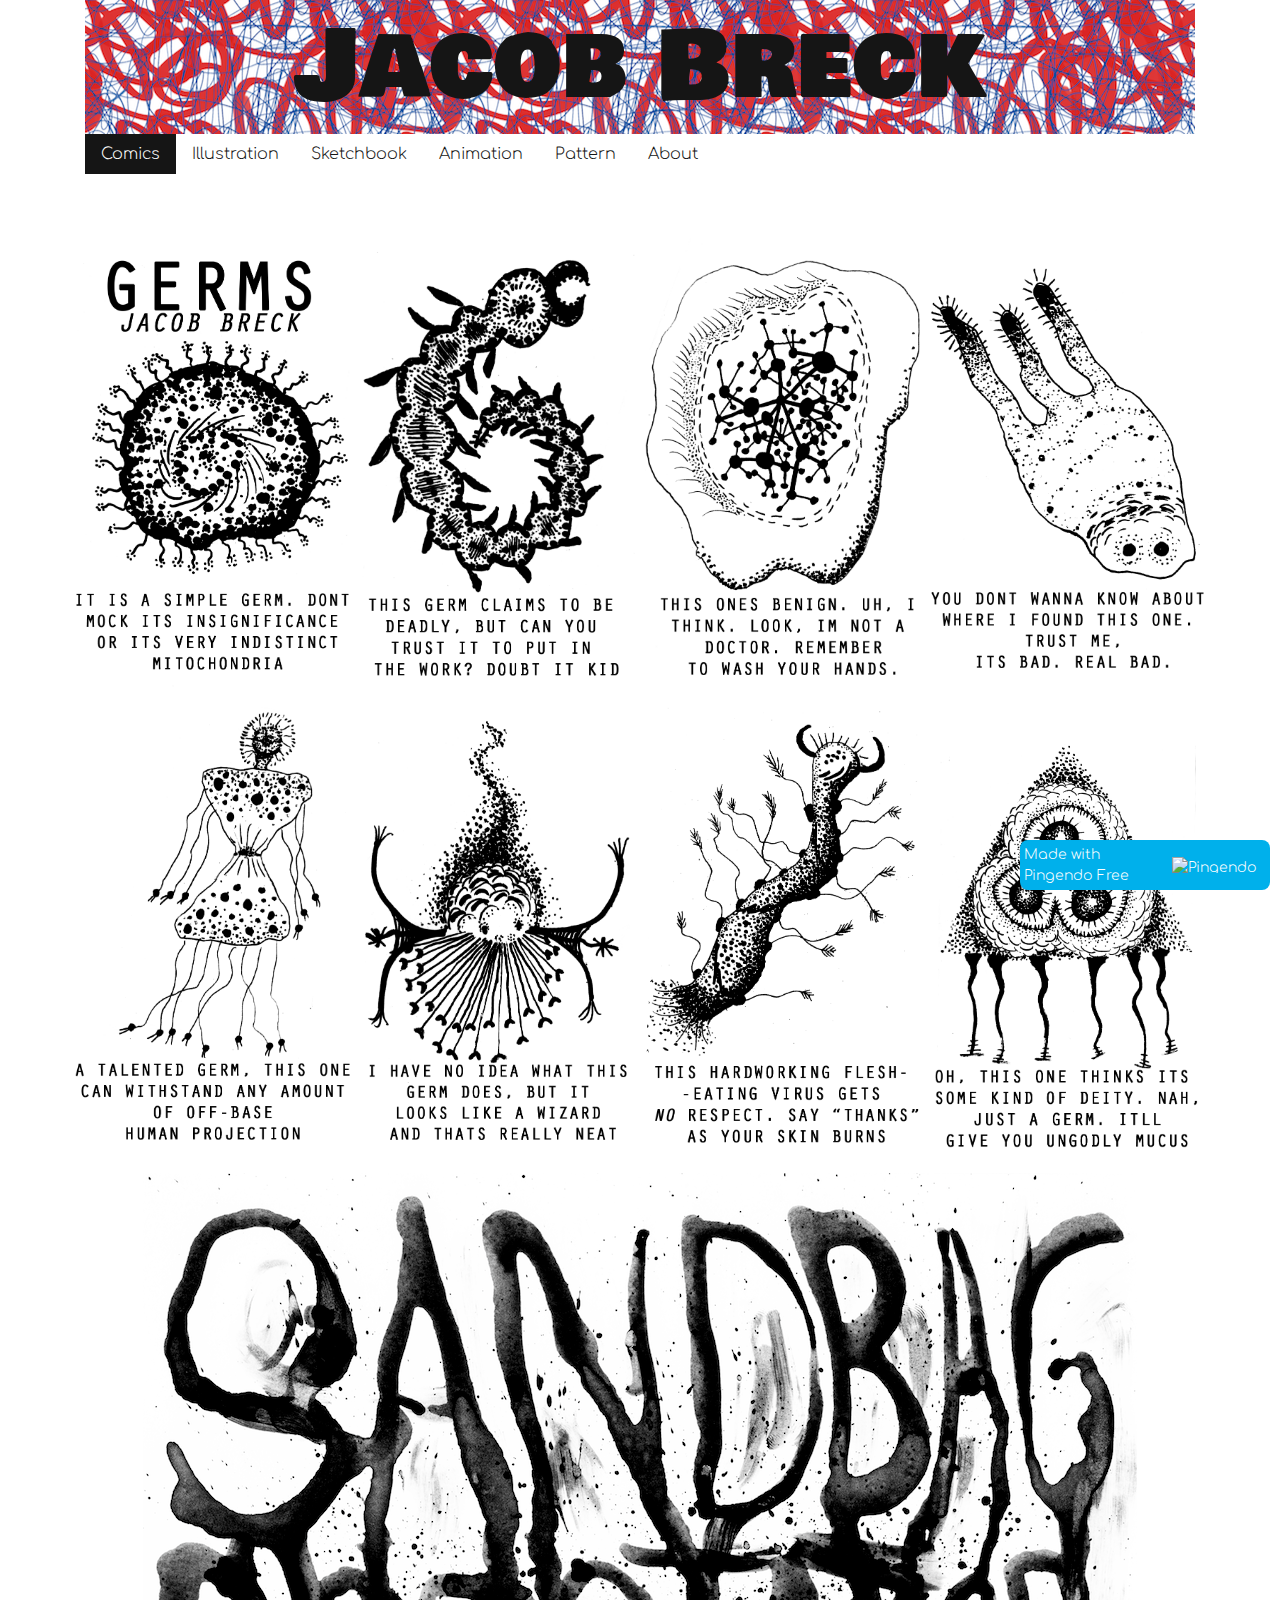
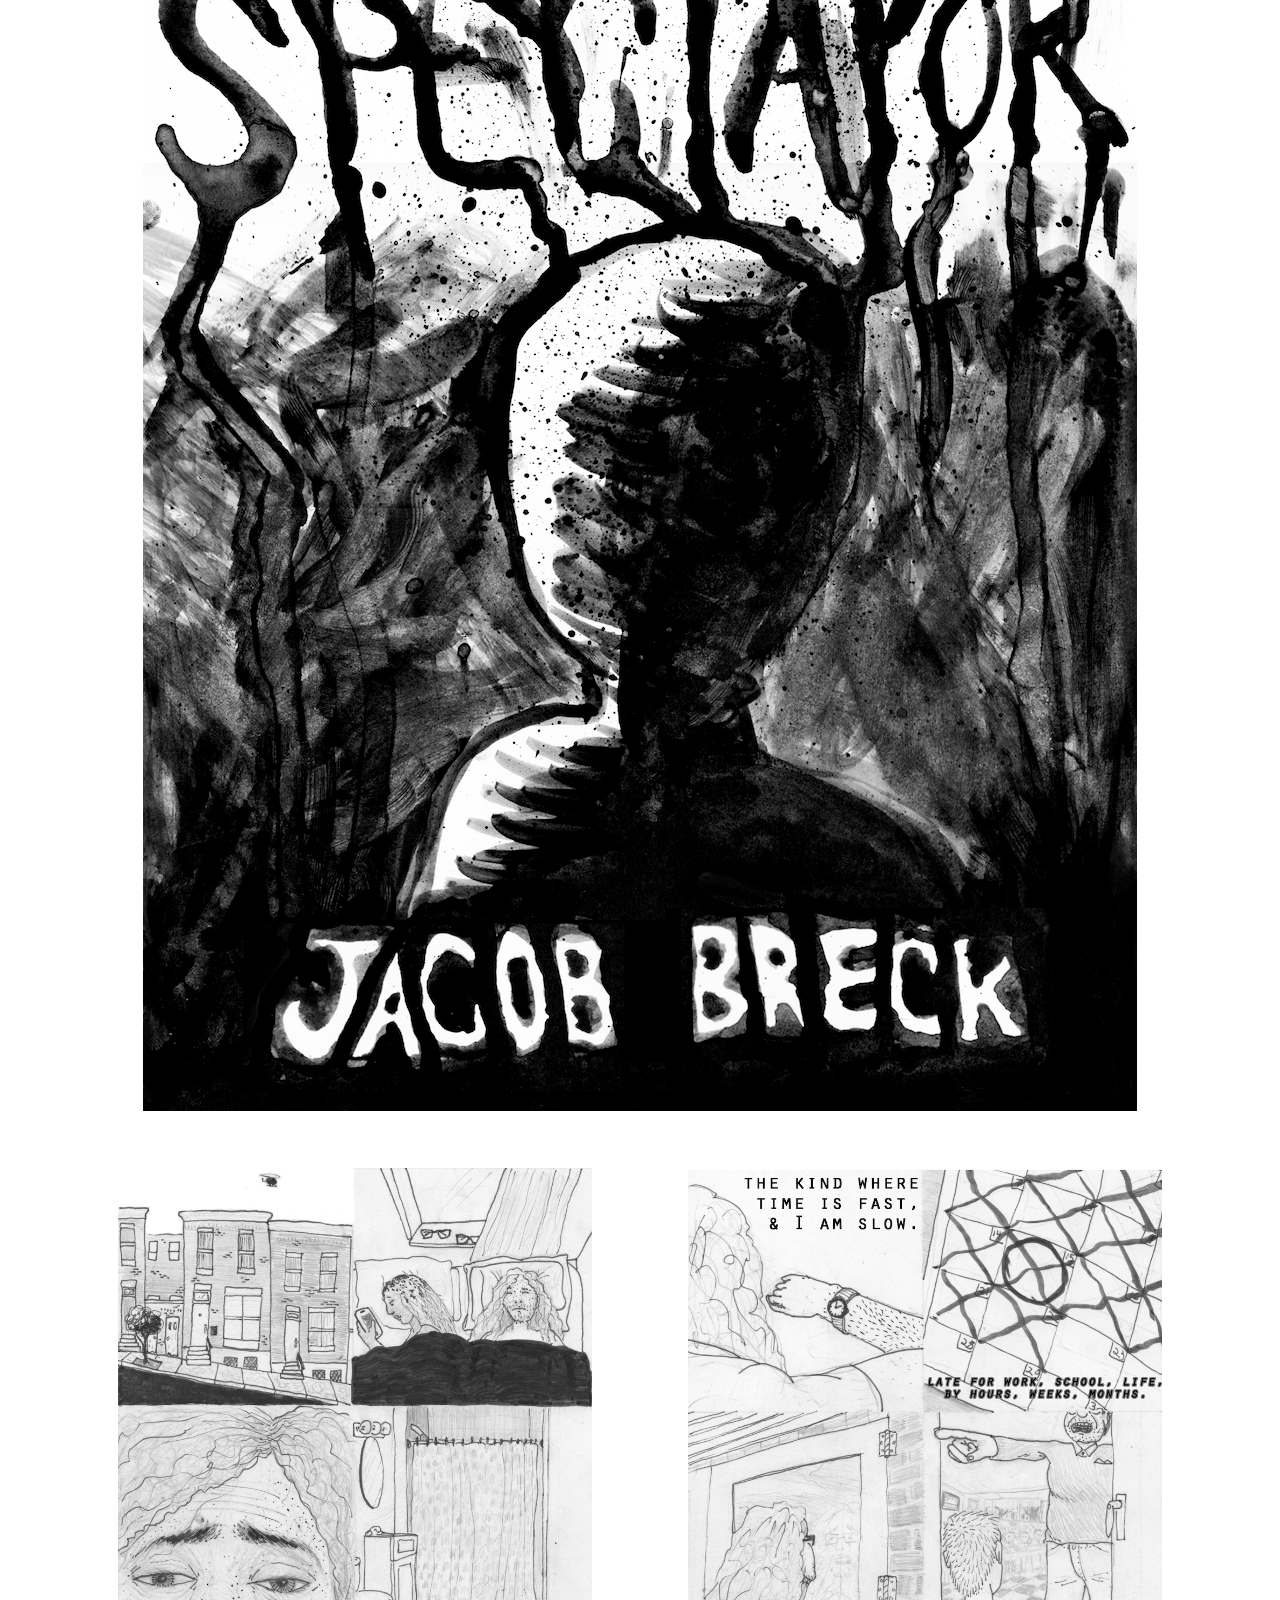
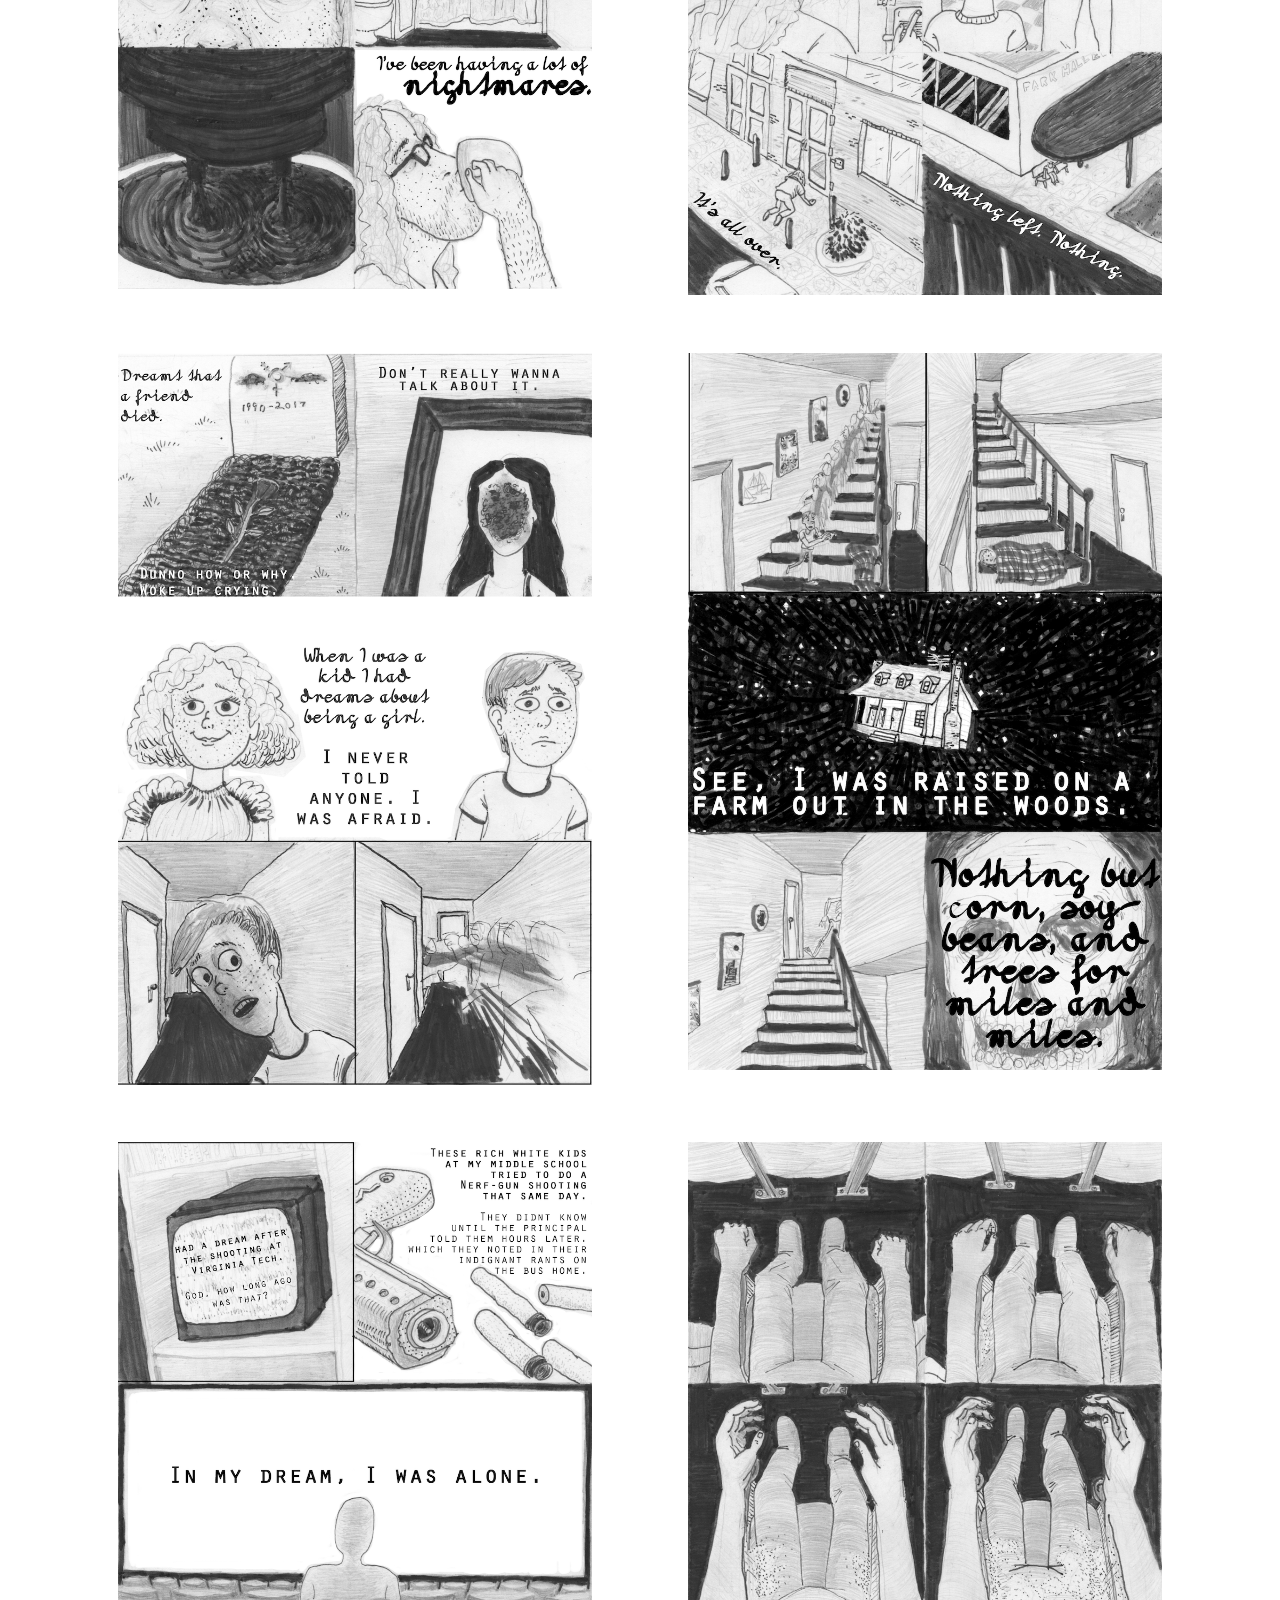
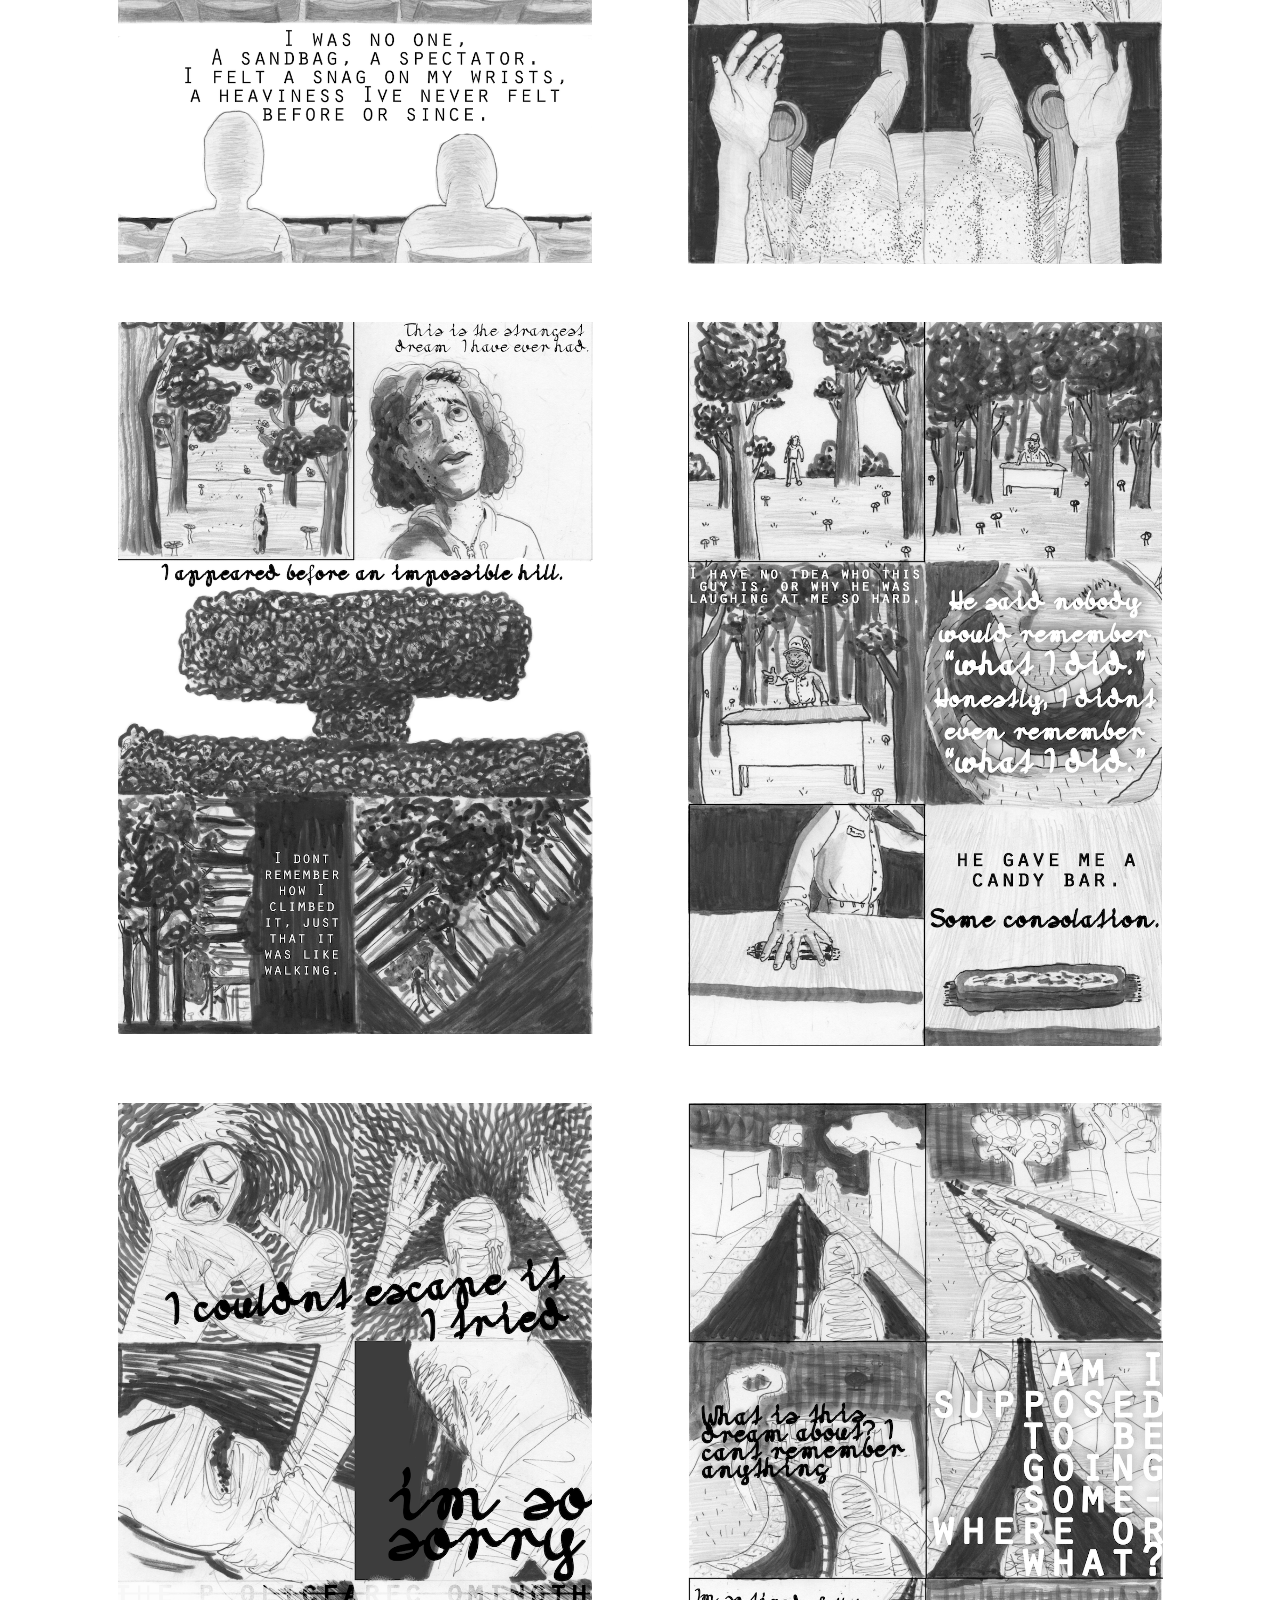
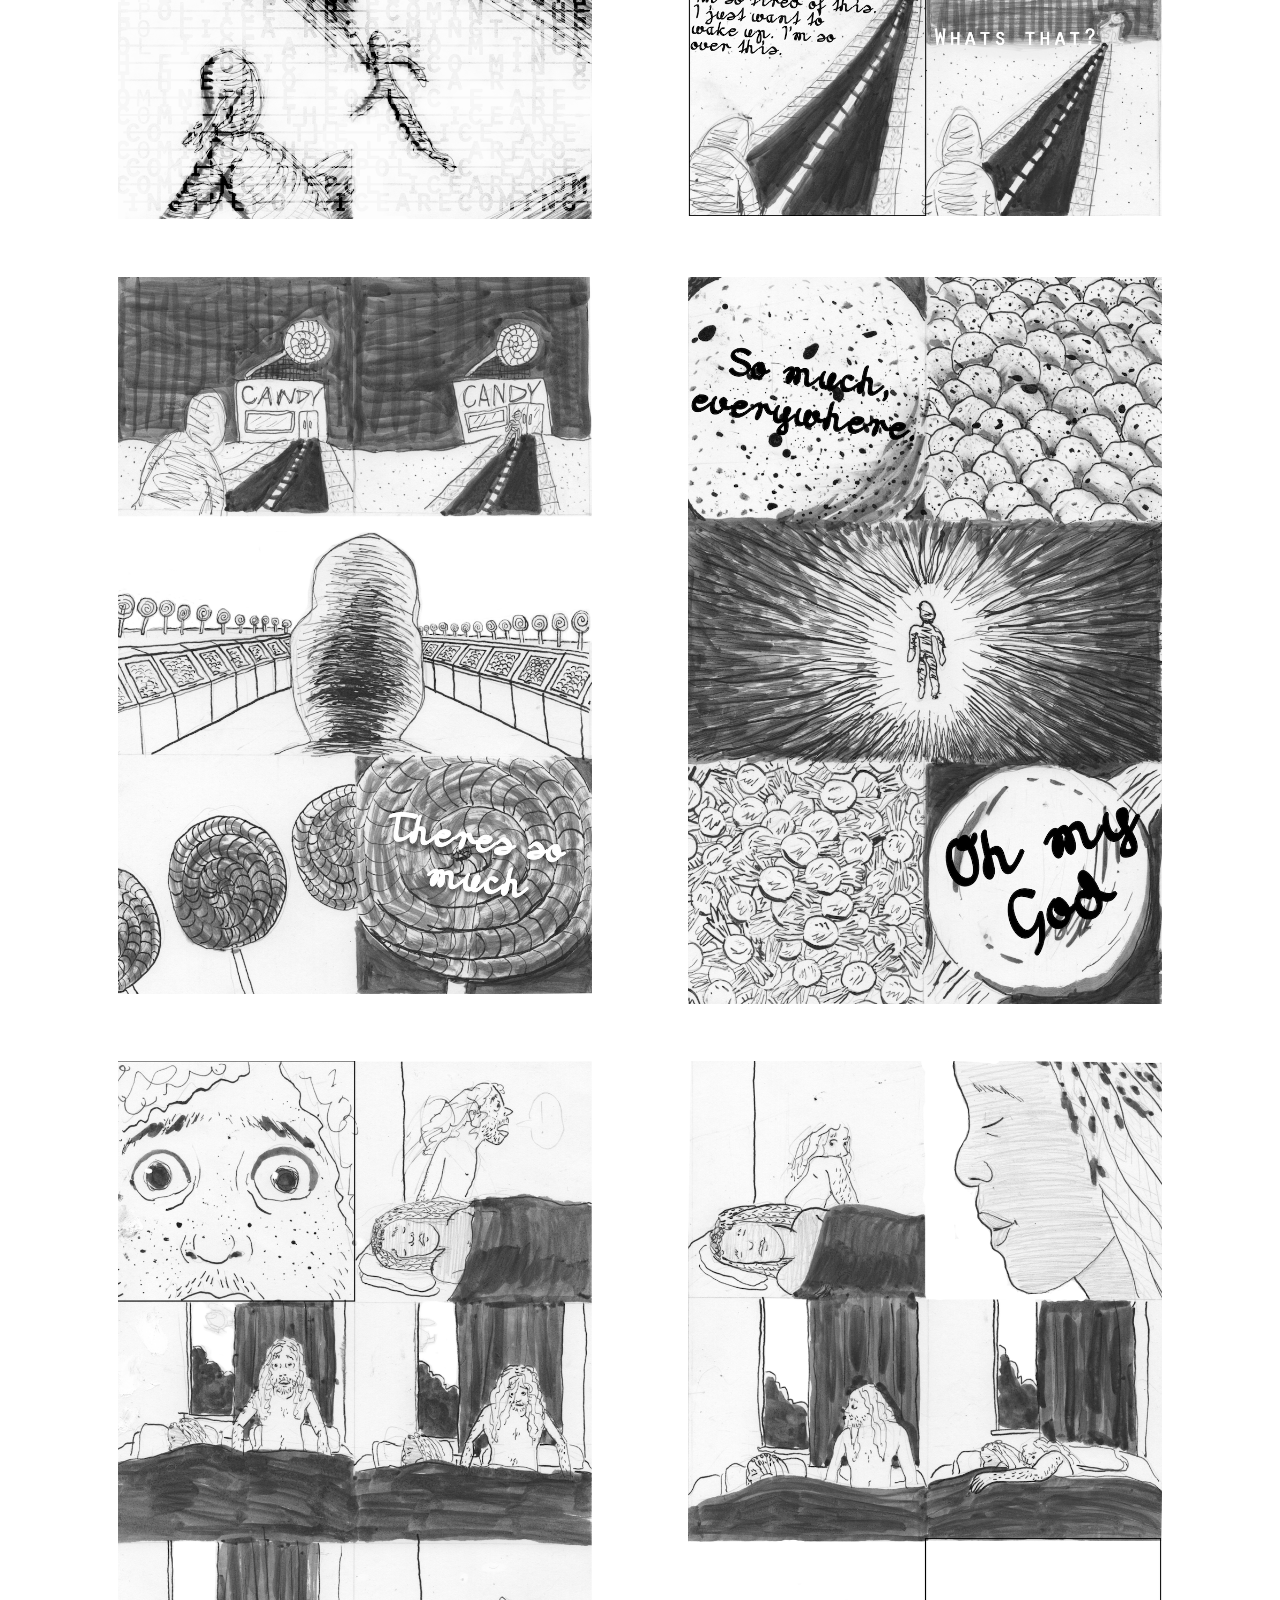
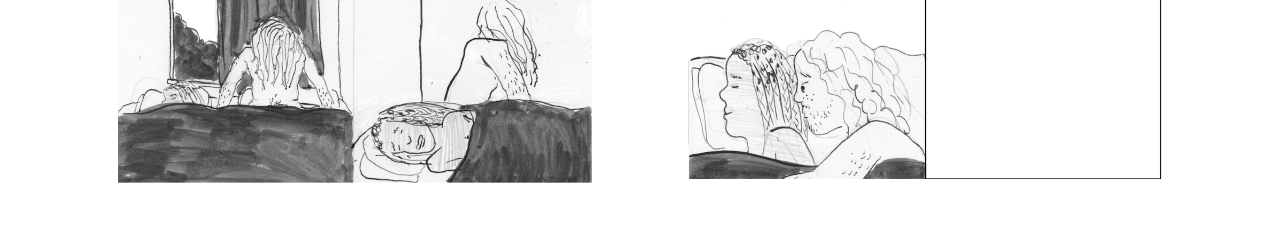
==== commit 71b51139: "update" ====
--- a/index.html
+++ b/index.html
@@ -43,9 +43,6 @@
             <li class="nav-item">
               <a class="nav-link" data-toggle="pill" data-target="#about" href="">About</a>
             </li>
-            <li class="nav-item">
-              <a class="nav-link" href="#" data-toggle="pill" data-target="illustrationtoo">Nav item</a>
-            </li>
           </ul>
           <div class="tab-content mt-2">
             <div class="tab-pane fade" id="illustration" role="tabpanel">
@@ -499,86 +496,6 @@
                   <img class="img-fluid d-block mx-auto rounded" src="img/headerimg.png"> </div>
               </div>
               <p class="lead p-0 m-2">Jacob Breck is a cartoonist and illustrator living in Baltimore, MD. He lives with his fiance Cola. You can reach him via email at JacobBBreck@gmail.com. </p>
-            </div>
-            <div class="tab-pane fade" role="tabpanel" id="illustrationtoo">
-              <div class="row">
-                <div class="col-md-4">
-                  <div class="card" id="tvkid">
-                    <img class="card-img" src="https://pingendo.com/assets/photos/wireframe/photo-1.jpg" alt="Card image">
-                    <div class="card-img-overlay d-flex justify-content-center align-items-center">
-                      <h2 class="text-primary">Card title</h2>
-                    </div>
-                  </div>
-                </div>
-                <div class="col-md-4">
-                  <div class="card">
-                    <img class="card-img" src="https://pingendo.com/assets/photos/wireframe/photo-1.jpg" alt="Card image">
-                    <div class="card-img-overlay d-flex justify-content-center align-items-center">
-                      <h2 class="text-primary">Card title</h2>
-                    </div>
-                  </div>
-                </div>
-                <div class="col-md-4">
-                  <div class="card">
-                    <img class="card-img" src="https://pingendo.com/assets/photos/wireframe/photo-1.jpg" alt="Card image">
-                    <div class="card-img-overlay d-flex justify-content-center align-items-center">
-                      <h2 class="text-primary">Card title</h2>
-                    </div>
-                  </div>
-                </div>
-              </div>
-              <div class="row">
-                <div class="col-md-4">
-                  <div class="card">
-                    <img class="card-img" src="https://pingendo.com/assets/photos/wireframe/photo-1.jpg" alt="Card image">
-                    <div class="card-img-overlay d-flex justify-content-center align-items-center">
-                      <h2 class="text-primary">Card title</h2>
-                    </div>
-                  </div>
-                </div>
-                <div class="col-md-4">
-                  <div class="card">
-                    <img class="card-img" src="https://pingendo.com/assets/photos/wireframe/photo-1.jpg" alt="Card image">
-                    <div class="card-img-overlay d-flex justify-content-center align-items-center">
-                      <h2 class="text-primary">Card title</h2>
-                    </div>
-                  </div>
-                </div>
-                <div class="col-md-4">
-                  <div class="card">
-                    <img class="card-img" src="https://pingendo.com/assets/photos/wireframe/photo-1.jpg" alt="Card image">
-                    <div class="card-img-overlay d-flex justify-content-center align-items-center">
-                      <h2 class="text-primary">Card title</h2>
-                    </div>
-                  </div>
-                </div>
-              </div>
-              <div class="row">
-                <div class="col-md-4">
-                  <div class="card">
-                    <img class="card-img" src="https://pingendo.com/assets/photos/wireframe/photo-1.jpg" alt="Card image">
-                    <div class="card-img-overlay d-flex justify-content-center align-items-center">
-                      <h2 class="text-primary">Card title</h2>
-                    </div>
-                  </div>
-                </div>
-                <div class="col-md-4">
-                  <div class="card">
-                    <img class="card-img" src="https://pingendo.com/assets/photos/wireframe/photo-1.jpg" alt="Card image">
-                    <div class="card-img-overlay d-flex justify-content-center align-items-center">
-                      <h2 class="text-primary">Card title</h2>
-                    </div>
-                  </div>
-                </div>
-                <div class="col-md-4">
-                  <div class="card">
-                    <img class="card-img" src="https://pingendo.com/assets/photos/wireframe/photo-1.jpg" alt="Card image">
-                    <div class="card-img-overlay d-flex justify-content-center align-items-center">
-                      <h2 class="text-primary">Card title</h2>
-                    </div>
-                  </div>
-                </div>
-              </div>
             </div>
           </div>
         </div>
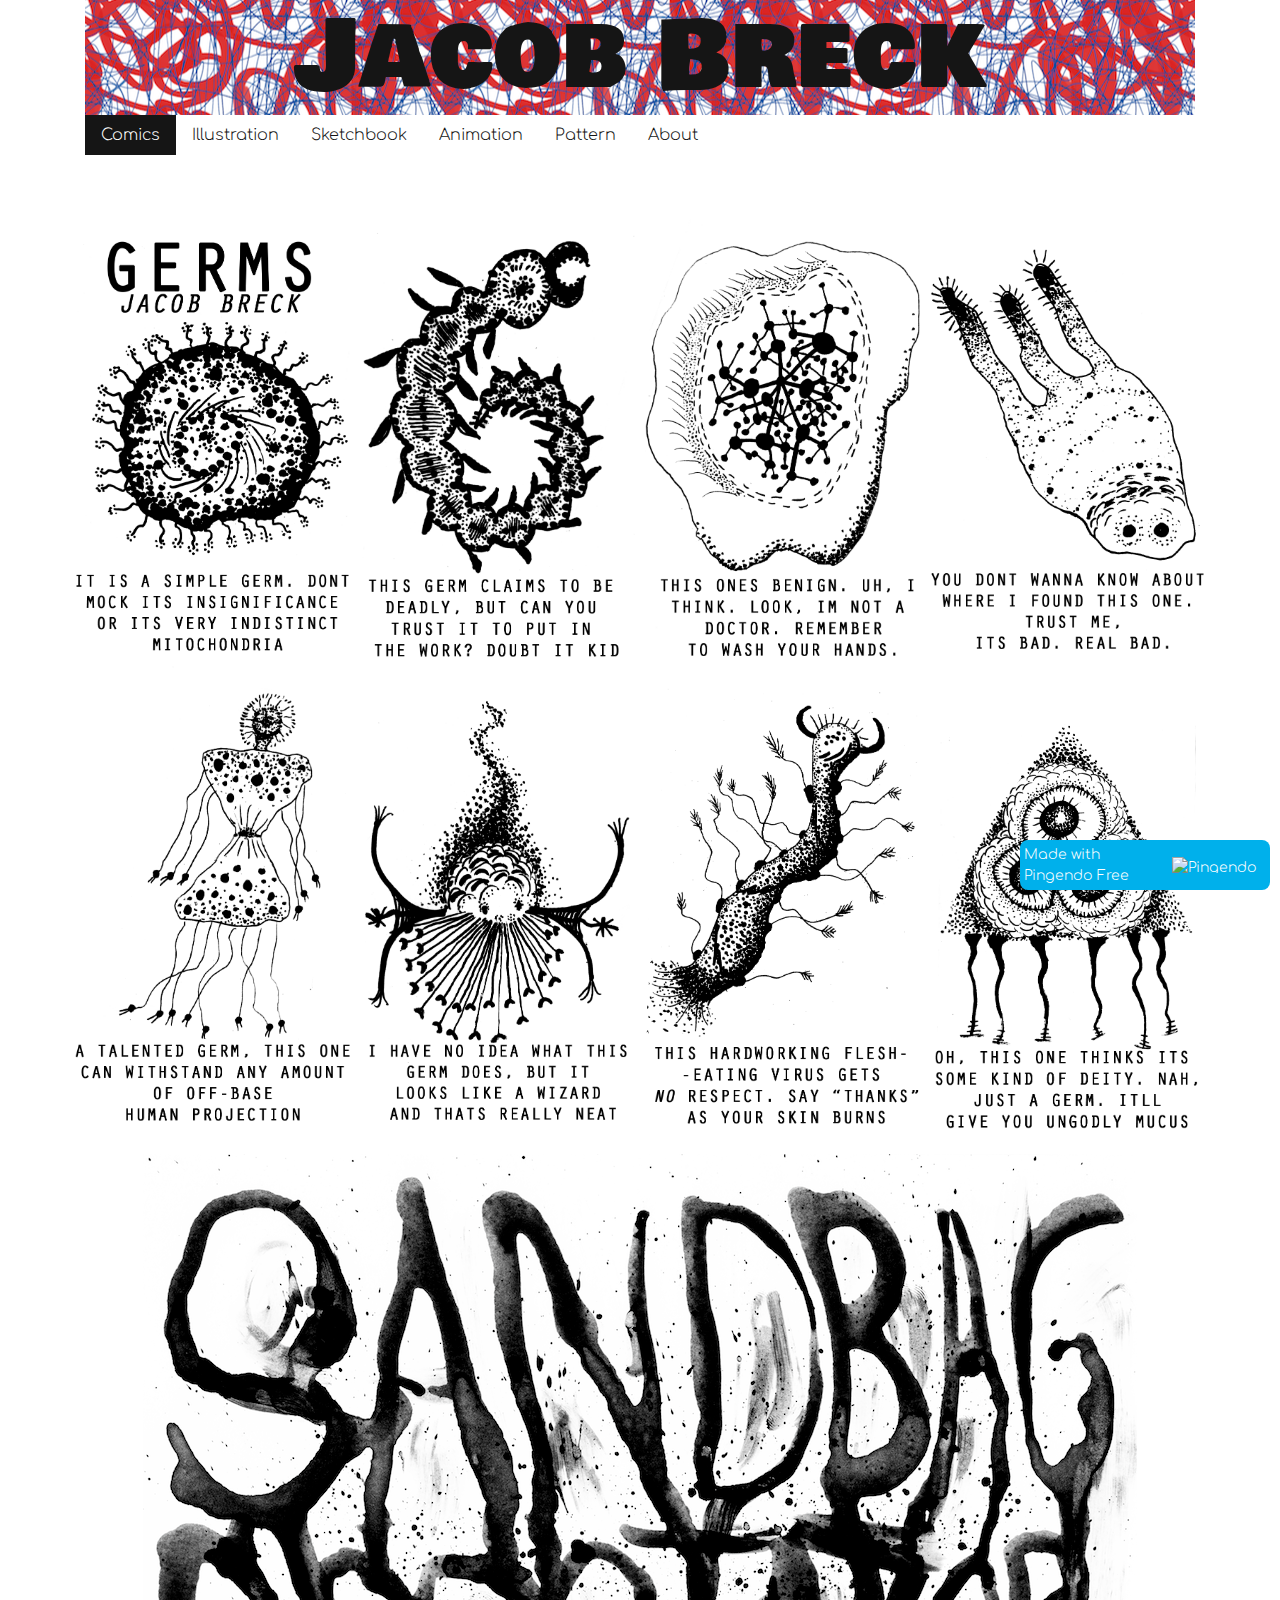
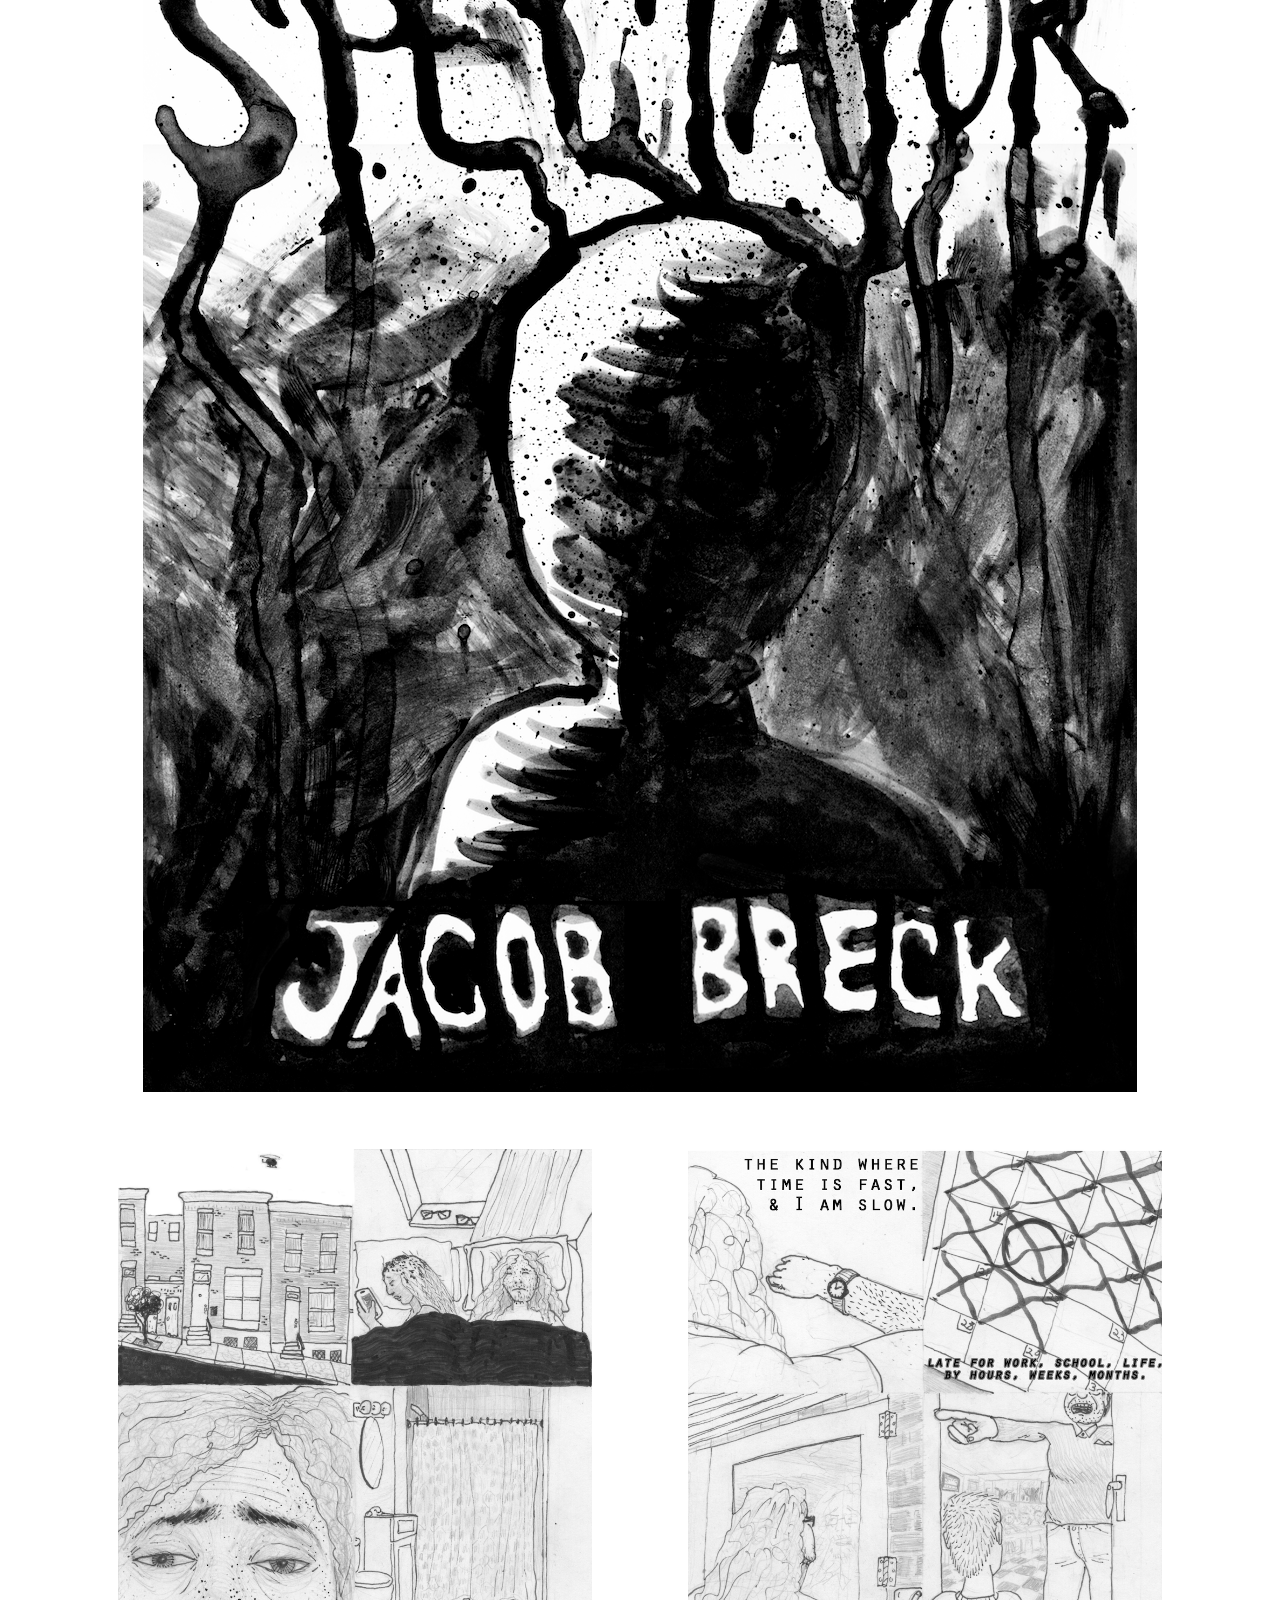
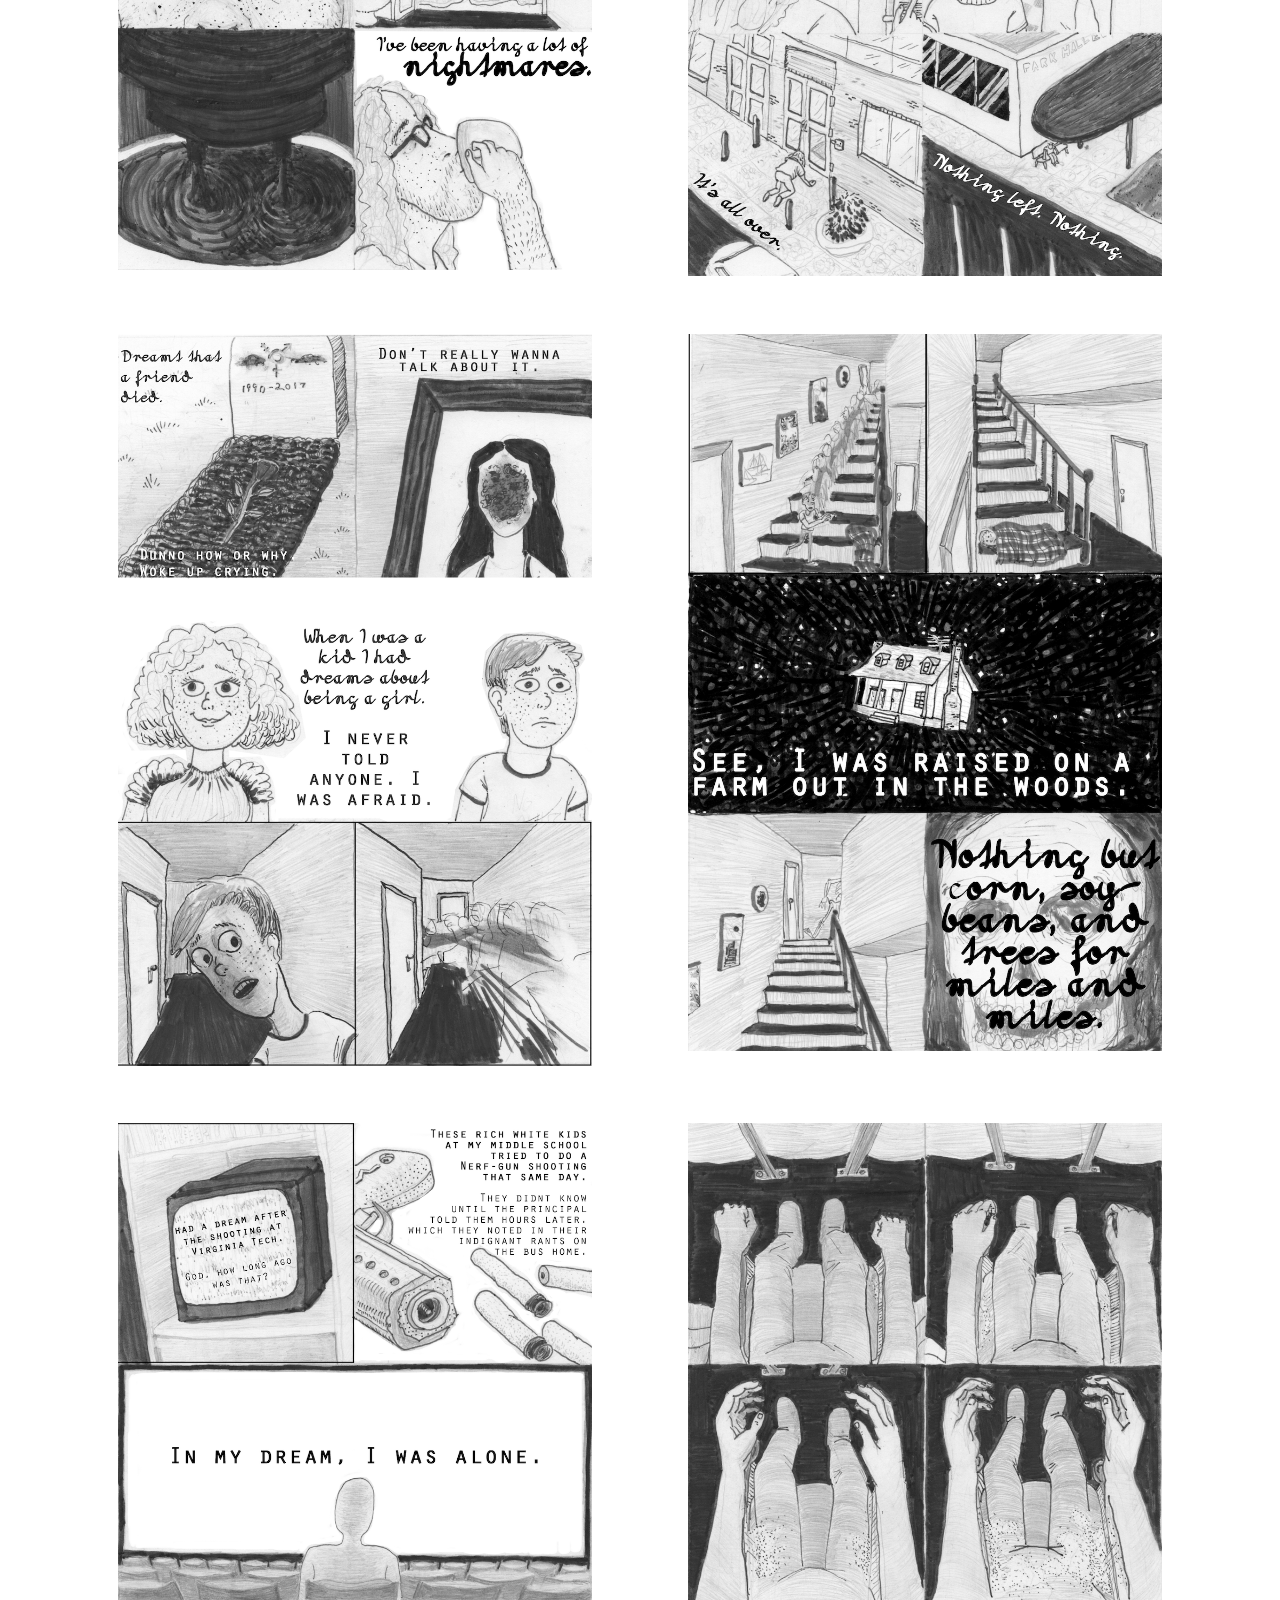
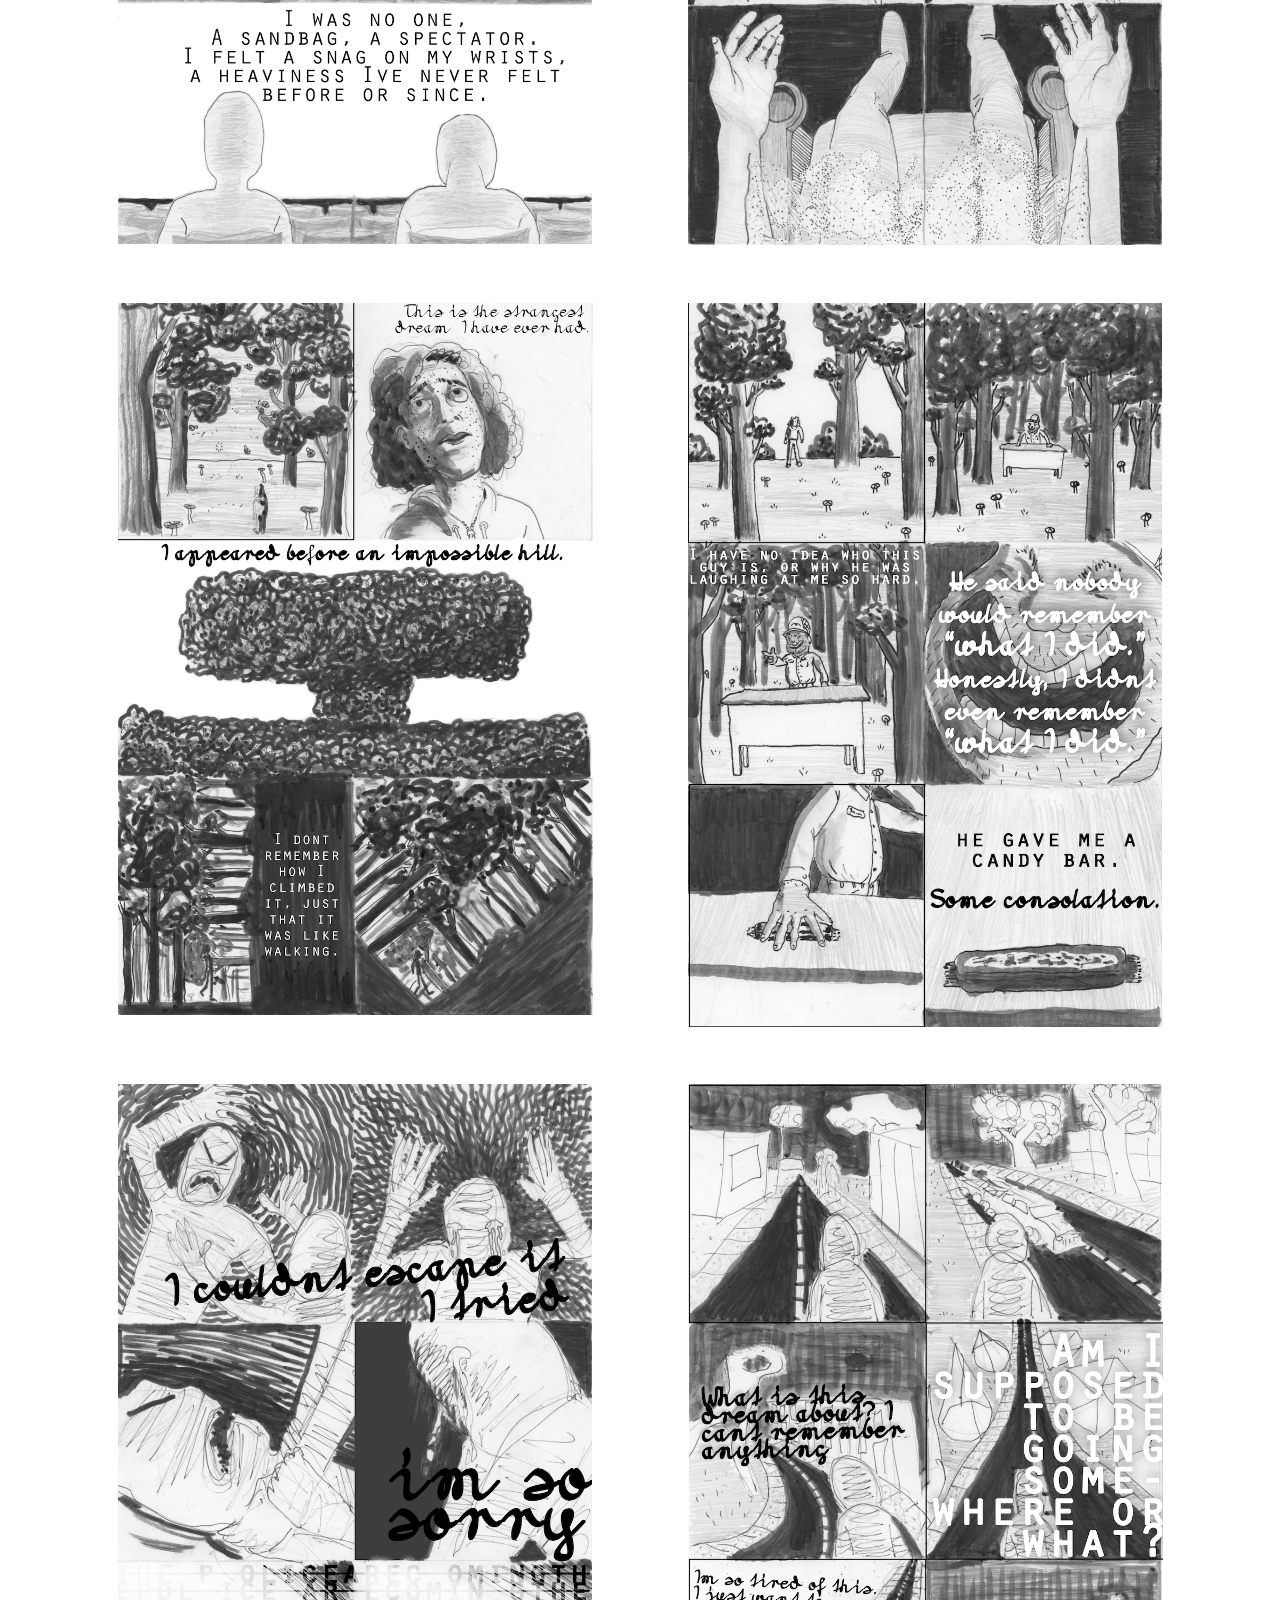
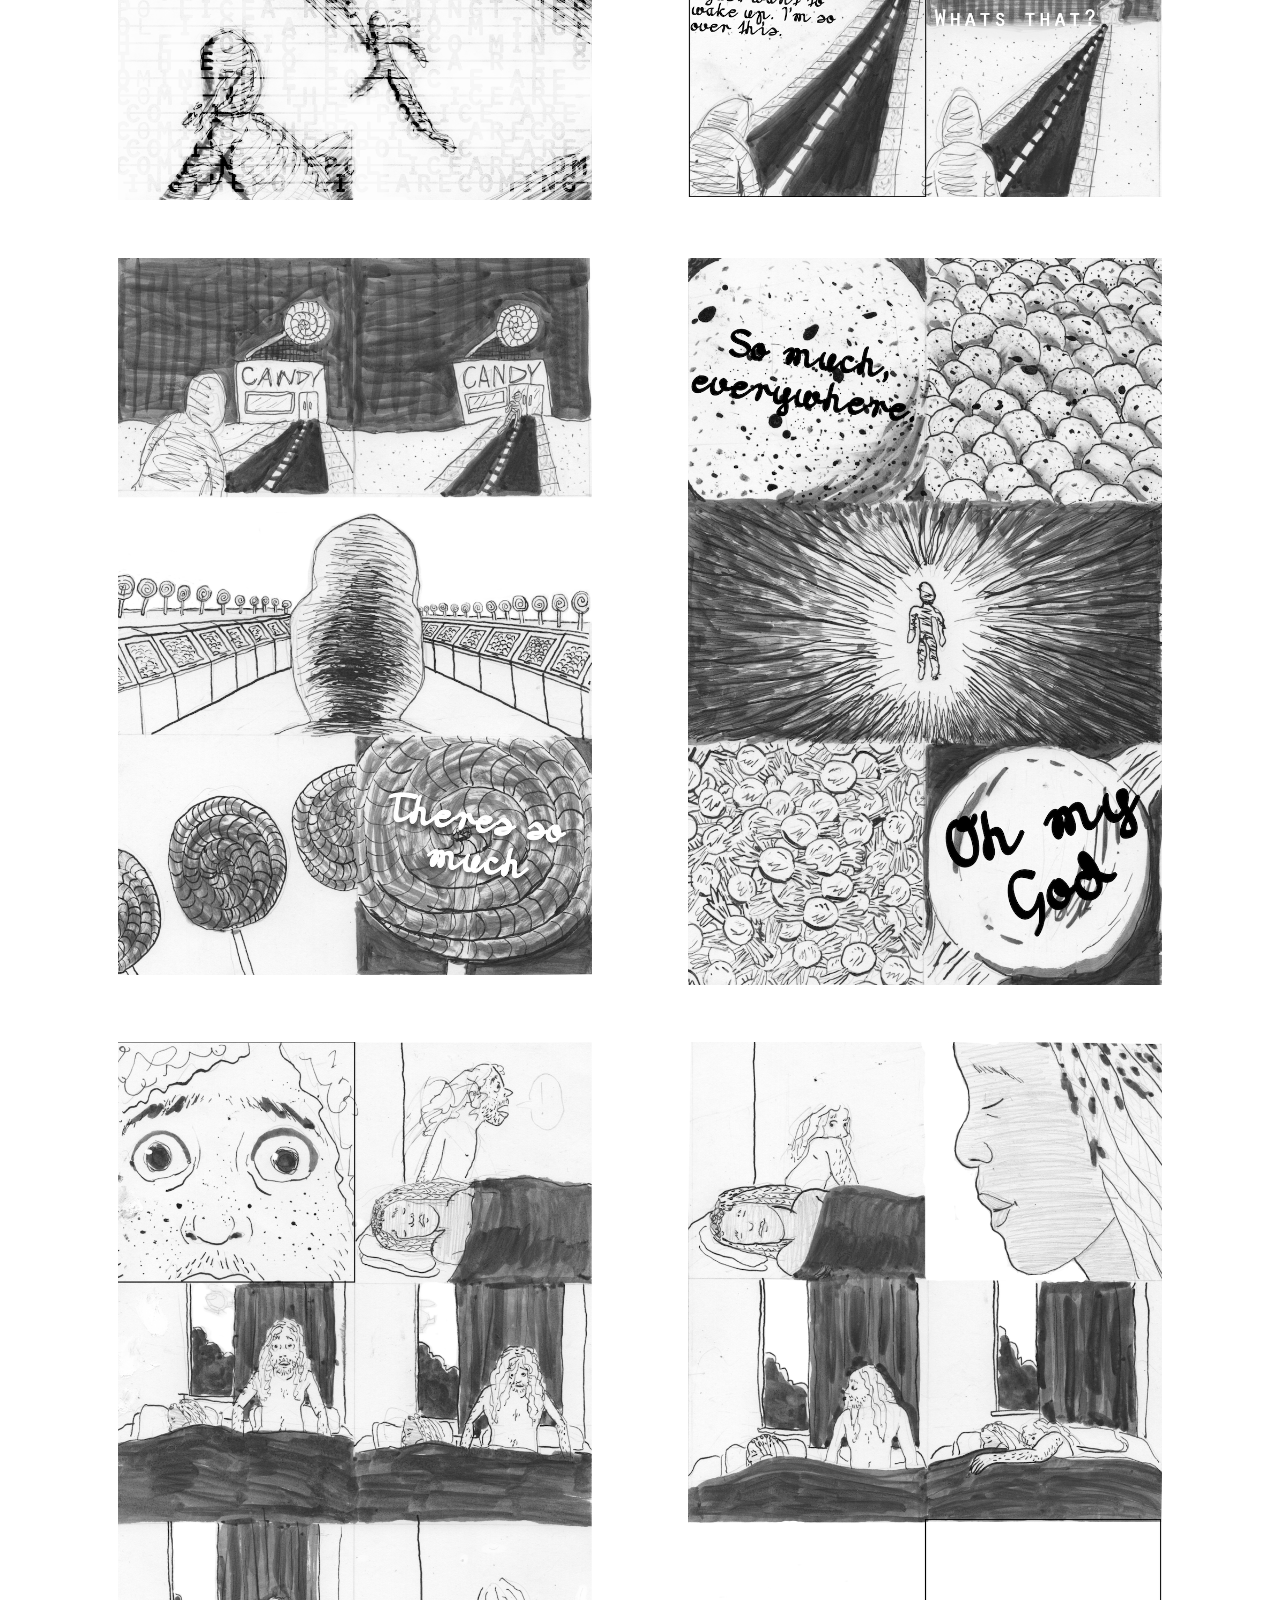
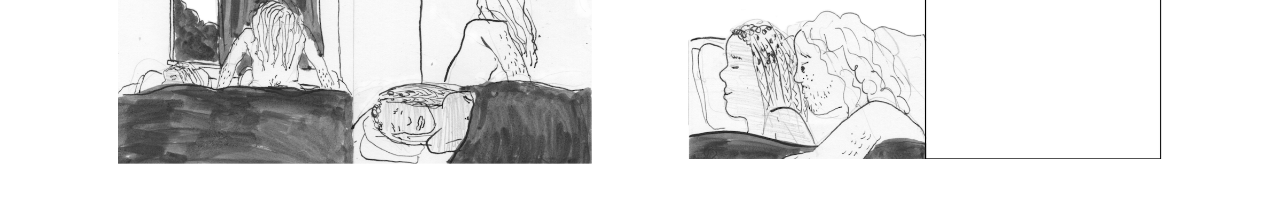
==== commit 7df4b709: "update" ====
--- a/index.html
+++ b/index.html
@@ -15,7 +15,7 @@
     <div class="container">
       <div class="row">
         <div class="col-md-12">
-          <h1 class="display-1 text-center m-0 w-100 text-primary bg-danger p-2" style="background-image: url('patterns/aaaaa.png');background-size:auto;background-position:center center;background-repeat:repeat;">Jacob Breck</h1>
+          <h1 class="display-1 text-center m-0 w-100 text-primary bg-danger p-0" style="background-image: url('patterns/aaaaa.png');background-size:auto;background-position:center center;background-repeat:repeat;">Jacob Breck</h1>
         </div>
       </div>
     </div>
@@ -61,7 +61,7 @@
                   <div class="carousel-item col-xs-12">
                     <img class="img-fluid mx-auto" alt="fire bird firebird pheonix desert cactus cacti tumbleweed illustration digital" src="img/jbreck_encounter-poster.jpg" width="100%"> </div>
                   <div class="carousel-item">
-                    <img class="img-fluid" alt="the shining movie stanley kubrick jack nicholson horror slasher thriller illustration poster digital impressionism" src="img/jbreck_shining-overlap.png" width="100%"> </div>
+                    <img class="img-fluid" alt="the shining movie stanley kubrick jack nicholson horror slasher thriller illustration poster digital impressionism" src="img/jbreck_shining-overlap.jpg" width="100%"> </div>
                   <div class="carousel-item col-xs-12 w-100">
                     <img class="img-fluid" alt="germ germs pen ink illustration" src="img/inktober_02.jpg" width="100%"> </div>
                   <div class="carousel-item col-xs-12">
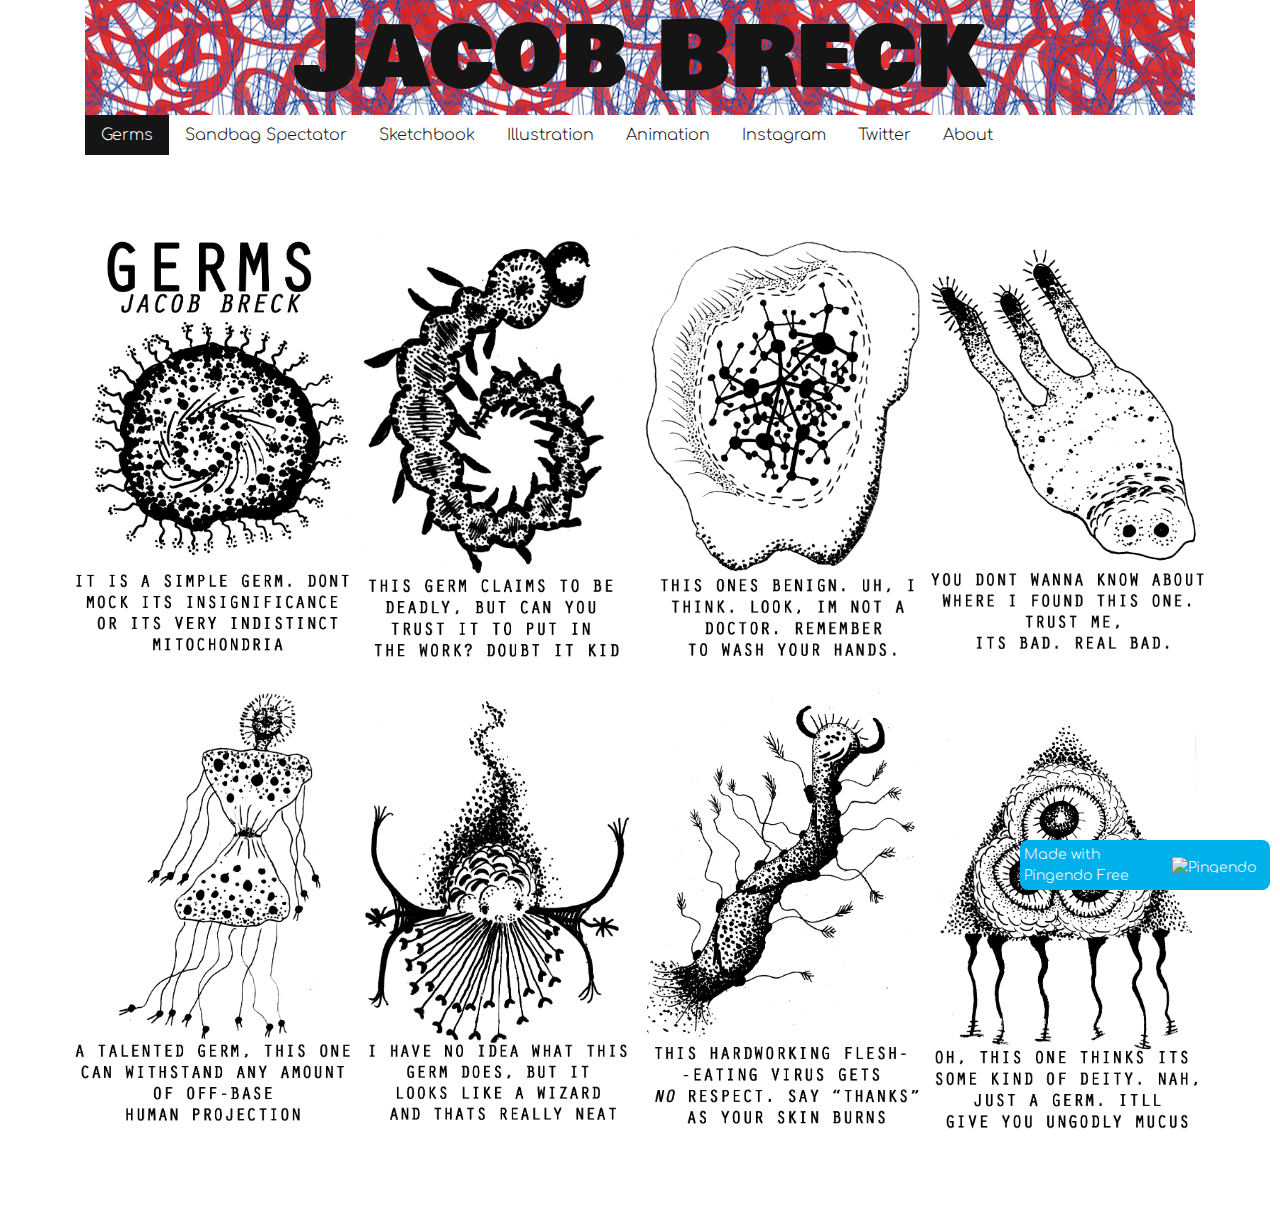
==== commit 19924fb2: "big update" ====
--- a/index.html
+++ b/index.html
@@ -26,87 +26,35 @@
         <div class="col-md-12">
           <ul class="nav nav-pills">
             <li class="nav-item">
-              <a class="nav-link active" href="" data-toggle="pill" data-target="#comics">Comics</a>
-            </li>
-            <li class="nav-item">
-              <a href="" class="nav-link" data-target="#illustration" data-toggle="pill">Illustration</a>
-            </li>
-            <li class="nav-item">
-              <a href="" class="nav-link" data-toggle="pill" data-target="#sketchbook">Sketchbook</a>
+              <a class="nav-link active" href="" data-toggle="pill" data-target="#germs">Germs</a>
+            </li>
+            <li class="nav-item">
+              <a class="nav-link" href="" data-toggle="pill" data-target="#ss">Sandbag Spectator</a>
+            </li>
+            <li class="nav-item">
+              <a class="nav-link" href="" data-toggle="pill" data-target="#sketchbook">Sketchbook</a>
+            </li>
+            <li class="nav-item">
+              <a class="nav-link" href="" data-toggle="pill" data-target="#illustration">Illustration</a>
             </li>
             <li class="nav-item">
               <a href="" class="nav-link" data-target="#animation" data-toggle="pill">Animation</a>
             </li>
             <li class="nav-item">
-              <a class="nav-link" data-target="#pattern" data-toggle="pill" href="">Pattern</a>
-            </li>
-            <li class="nav-item">
-              <a class="nav-link" data-toggle="pill" data-target="#about" href="">About</a>
+              <a href="https://www.instagram.com/jacobbreck" class="nav-link">Instagram</a>
+            </li>
+            <li class="nav-item">
+              <a class="nav-link" href="https://www.twitter.com/jacobbreck">Twitter</a>
+            </li>
+            <li class="nav-item">
+              <a class="nav-link" href="" data-target="#about" data-toggle="pill">About</a>
             </li>
           </ul>
           <div class="tab-content mt-2">
-            <div class="tab-pane fade" id="illustration" role="tabpanel">
-              <div class="carousel slide h-100 w-100" data-ride="carousel" id="carousel">
-                <div class="carousel-inner">
-                  <div class="carousel-item active">
-                    <img class="img-fluid" alt="self portrait digital illustration face beard long hair impressionism" src="img/self-portrait07192015.png"> </div>
-                  <div class="carousel-item col-xs-12">
-                    <img class="d-block img-fluid w-100 mx-auto" alt="old dog pet portrait illustration digital impressionism black lab labrador" src="img/jbreck_harry.png"> </div>
-                  <div class="carousel-item col-xs-12">
-                    <img class="img-fluid mx-auto" alt="im gonna be an artist funny ironic white male gentrifier hardedge illustration digital" src="img/jbreck_artist-01.png"> </div>
-                  <div class="carousel-item col-xs-12">
-                    <img class="img-fluid mx-auto" alt="ant ants anthill dark bug bugs illustration cardstock print" src="img/antz.jpg" width="100%"> </div>
-                  <div class="carousel-item col-xs-12">
-                    <img class="img-fluid" alt="window laptop computer television dark sunrise living room light hardedge illustration pencil digital" src="img/tvkids-01.jpg"> </div>
-                  <div class="carousel-item col-xs-12">
-                    <img class="img-fluid mx-auto" alt="fire bird firebird pheonix desert cactus cacti tumbleweed illustration digital" src="img/jbreck_encounter-poster.jpg" width="100%"> </div>
-                  <div class="carousel-item">
-                    <img class="img-fluid" alt="the shining movie stanley kubrick jack nicholson horror slasher thriller illustration poster digital impressionism" src="img/jbreck_shining-overlap.jpg" width="100%"> </div>
-                  <div class="carousel-item col-xs-12 w-100">
-                    <img class="img-fluid" alt="germ germs pen ink illustration" src="img/inktober_02.jpg" width="100%"> </div>
-                  <div class="carousel-item col-xs-12">
-                    <img class="img-fluid mx-auto" alt="sad staircase blue red hair child redhead sadness crying hardedge illustration digital" src="img/jbreck_sad.png" width="100%"> </div>
-                  <div class="carousel-item col-xs-12">
-                    <img class="img-fluid mx-auto" alt="funny ironic death dead fire self portrait pencil digital illustration" src="img/jbreck_rip-01.png" width="100%"> </div>
-                </div>
-                <a class="carousel-control-prev" href="#carousel" role="button" data-slide="prev">
-                  <span class="carousel-control-prev-icon" aria-hidden="true"></span>
-                  <span class="sr-only">Previous</span>
-                </a>
-                <a class="carousel-control-next" href="#carousel" role="button" data-slide="next">
-                  <span class="carousel-control-next-icon" aria-hidden="true"></span>
-                  <span class="sr-only">Next</span>
-                </a>
-              </div>
-            </div>
-            <div class="tab-pane fade show active" id="comics" role="tabpanel">
-              <div class="row my-5">
-                <div class="col-md-12 col-lg-12 container">
-                  <div class="row">
-                    <div class="col-md-3 col-xs-12 m-0 p-1">
-                      <img class="img-fluid d-block m-0 p-0 mx-auto" src="germ&#10;s/0-0.png"> </div>
-                    <div class="col-md-3 col-xs-12 m-0 p-0">
-                      <img class="img-fluid d-block  m-0 mx-auto p-1" src="germs/0-1.png"> </div>
-                    <div class="col-md-3 col-xs-12 m-0 p-0">
-                      <img class="img-fluid d-block  m-0 mx-auto p-1" src="germs/0-2.&#10;png"> </div>
-                    <div class="col-md-3 col-xs-12 m-0 p-0">
-                      <img class="img-fluid d-block  m-0 mx-auto p-1" src="germs/0-3.p&#10;ng"> </div>
-                  </div>
-                  <div class="row">
-                    <div class="col-md-3 col-xs-12 m-0 p-0">
-                      <img class="d-block m-0 mx-auto img-fluid p-1" src="germs/1-0.png"> </div>
-                    <div class="col-md-3 col-xs-12 m-0 p-0">
-                      <img class="img-fluid d-block  m-0 mx-auto p-2" src="germs/1-1.png"> </div>
-                    <div class="col-md-3 col-xs-12 m-0 p-0">
-                      <img class="img-fluid d-block  m-0 mx-auto p-1" src="germs/1-2.png"> </div>
-                    <div class="col-md-3 col-xs-12 m-0 p-0">
-                      <img class="img-fluid d-block  m-0 mx-auto p-2" src="germs/1-3.png"> </div>
-                  </div>
-                  <div class="row">
-                    <div class="col-md-12 col-xs-12 m-0 p-0">
-                      <img class="d-block m-0 mx-auto img-fluid p-0" src="ss/cover.png"> </div>
-                  </div>
-                </div>
+            <div class="tab-pane fade" id="ss" role="tabpanel">
+              <div class="row">
+                <div class="col-md-12 col-xs-12 m-0 p-0">
+                  <img class="d-block m-0 mx-auto img-fluid p-0" src="ss/cover.png"> </div>
               </div>
               <div class="row my-5">
                 <div class="col-md-12 col-lg-5 container">
@@ -383,6 +331,32 @@
                       <img class="img-fluid d-block mx-auto" src="ss/panels/e-2-0.png"> </div>
                     <div class="col-md-6 col-xs-12 m-0 p-0">
                       <img class="img-fluid d-block mx-auto" src="ss/panels/e-2-1.png"> </div>
+                  </div>
+                </div>
+              </div>
+            </div>
+            <div class="tab-pane fade show active" id="germs" role="tabpanel">
+              <div class="row my-5">
+                <div class="col-md-12 col-lg-12 container">
+                  <div class="row">
+                    <div class="col-md-3 col-xs-12 m-0 p-1">
+                      <img class="img-fluid d-block m-0 p-0 mx-auto" src="germ&#10;s/0-0.png"> </div>
+                    <div class="col-md-3 col-xs-12 m-0 p-0">
+                      <img class="img-fluid d-block  m-0 mx-auto p-1" src="germs/0-1.png"> </div>
+                    <div class="col-md-3 col-xs-12 m-0 p-0">
+                      <img class="img-fluid d-block  m-0 mx-auto p-1" src="germs/0-2.&#10;png"> </div>
+                    <div class="col-md-3 col-xs-12 m-0 p-0">
+                      <img class="img-fluid d-block  m-0 mx-auto p-1" src="germs/0-3.p&#10;ng"> </div>
+                  </div>
+                  <div class="row">
+                    <div class="col-md-3 col-xs-12 m-0 p-0">
+                      <img class="d-block m-0 mx-auto img-fluid p-1" src="germs/1-0.png"> </div>
+                    <div class="col-md-3 col-xs-12 m-0 p-0">
+                      <img class="img-fluid d-block  m-0 mx-auto p-2" src="germs/1-1.png"> </div>
+                    <div class="col-md-3 col-xs-12 m-0 p-0">
+                      <img class="img-fluid d-block  m-0 mx-auto p-1" src="germs/1-2.png"> </div>
+                    <div class="col-md-3 col-xs-12 m-0 p-0">
+                      <img class="img-fluid d-block  m-0 mx-auto p-2" src="germs/1-3.png"> </div>
                   </div>
                 </div>
               </div>
@@ -430,6 +404,10 @@
                   <img class="img-fluid d-block" alt="boy man pants king yertle turtle pen ink" src="sketches/jbreck-icscans_0007 copy.jpg"> </div>
               </div>
               <div class="row">
+                <div class="col-md-12">
+                  <img class="img-fluid d-block mx-auto" alt="arms head cryptid cryptids made up body horror pen ink inkwash" src="sketches/inktober_02.jpg"> </div>
+              </div>
+              <div class="row">
                 <div class="col-md-6">
                   <img class="img-fluid d-block" alt="cityscape city rowhomes rowhouse skyline baltimore pen ink" src="sketches/jbreck-icscans_0002 copy.jpg">
                   <img class="img-fluid d-block" alt="ghost receipt guest check kitchen thank you please come again heads body horror pen ink" src="sketches/jbreck-icscans_0013.jpg"> </div>
@@ -441,73 +419,85 @@
                   <img class="img-fluid d-block mx-auto" alt="abstract hills landscape strange pen ink" src="sketches/jbreck-icscans_0012 copy.jpg"> </div>
               </div>
               <div class="row">
+                <div class="col-md-12">
+                  <img class="img-fluid d-block mx-auto" alt="arms head cryptid cryptids made up body horror pen ink inkwash" src="sketches/antz.jpg"> </div>
+              </div>
+              <div class="row">
                 <div class="col-md-6">
                   <img class="img-fluid d-block my-5" alt="cat misprint cardstock print" src="sketches/pd-sketches 6.jpeg"> </div>
                 <div class="col-md-6">
                   <img class="img-fluid d-block" alt="fish misprint cardstock print" src="sketches/pd-sketches 5.jpeg"> </div>
               </div>
             </div>
-            <div class="tab-pane fade" id="animation" role="tabpanel">
-              <div class="row">
-                <div class="col-md-12">
-                  <iframe src="https://player.vimeo.com/video/107396145" width="640" height="360" frameborder="0" webkitallowfullscreen="" mozallowfullscreen="" allowfullscreen=""></iframe>
-                  <p>
-                    <a href="https://vimeo.com/107396145">The Internship</a> from
-                    <a href="https://vimeo.com/jacobbreck">Jacob Breck</a> on
-                    <a href="https://vimeo.com">Vimeo</a>.</p>
-                  <iframe src="https://player.vimeo.com/video/176201616" width="640" height="360" frameborder="0" webkitallowfullscreen="" mozallowfullscreen="" allowfullscreen=""></iframe>
-                  <p>
-                    <a href="https://vimeo.com/176201616">Jacob Breck - Demo Reel 2016</a> from
-                    <a href="https://vimeo.com/jacobbreck">Jacob Breck</a> on
-                    <a href="https://vimeo.com">Vimeo</a>.</p>
-                </div>
-              </div>
-            </div>
-            <div class="tab-pane fade" role="tabpanel" id="pattern">
-              <div class="row">
-                <div class="col-md-12 p-5" style="background-image: url('patterns/aaaaa.png');background-repeat:repeat;background-size:fit;">
-                  <h1 contenteditable="true" class="text-center p-0 m-3">AAAAAAAA!!!</h1>
-                </div>
-              </div>
-              <div class="row">
-                <div class="col-md-12 p-5" style="background-image: url('patterns/Untitled-1.png');background-repeat:repeat;background-size:fit;">
-                  <h1 contenteditable="true" class="text-center p-0 m-3">(boom)</h1>
-                </div>
-              </div>
-              <div class="row">
-                <div class="col-md-12 p-5" style="background-image: url('patterns/jbreck_ocean-waves.png');background-repeat:repeat;background-size:fit;">
-                  <h1 contenteditable="true" class="text-center p-0 m-3">Ocean Waves</h1>
-                </div>
-              </div>
-              <div class="row">
-                <div class="col-md-12 p-5" style="background-image: url('patterns/jbreck_stormy-sea.png');background-repeat:repeat;background-size:fit;">
-                  <h1 contenteditable="true" class="text-center text-white p-0 m-3">Stormy Sea</h1>
-                </div>
-              </div>
-              <div class="row">
-                <div class="col-md-12 p-5" style="background-image: url('patterns/jbreck_dirt.png');background-repeat:repeat;background-size:fit;">
-                  <h1 contenteditable="true" class="text-center text-white p-0 m-3">Dirt</h1>
-                </div>
-              </div>
-            </div>
-            <div class="tab-pane fade" role="tabpanel" id="about">
-              <div class="row">
-                <div class="col-md-12 m-2 p-3">
-                  <img class="img-fluid d-block mx-auto rounded" src="img/headerimg.png"> </div>
-              </div>
-              <p class="lead p-0 m-2">Jacob Breck is a cartoonist and illustrator living in Baltimore, MD. He lives with his fiance Cola. You can reach him via email at JacobBBreck@gmail.com. </p>
+            <div class="tab-pane fade" id="illustration" role="tabpanel">
+              <div class="row">
+                <div class="col-md-12">
+                  <img class="img-fluid d-block" src="img/tvkids-01.jpg" width="100%"> </div>
+              </div>
+              <div class="row">
+                <div class="col-md-12">
+                  <img class="img-fluid d-block" src="img/jbreck_artist-01.png" width="100%"> </div>
+              </div>
+              <div class="row">
+                <div class="col-md-12">
+                  <img class="img-fluid d-block" src="img/jbreck_harry.png" width="100%"> </div>
+              </div>
+              <div class="row">
+                <div class="col-md-12">
+                  <img class="img-fluid d-block" src="img/jbreck_shining-overlap.jpg" width="100%"> </div>
+              </div>
+              <div class="row">
+                <div class="col-md-12">
+                  <img class="img-fluid d-block" src="img/self-portrait07192015.png" width="100%"> </div>
+              </div>
+              <div class="row">
+                <div class="col-md-12">
+                  <img class="img-fluid d-block" src="img/jbreck_sad.png" width="100%"> </div>
+              </div>
+              <div class="row">
+                <div class="col-md-12">
+                  <img class="img-fluid d-block" src="img/jbreck_rip-01.png" width="100%"> </div>
+              </div>
+              <div class="row">
+                <div class="col-md-12">
+                  <img class="img-fluid d-block" src="img/jbreck_encounter-poster.jpg" width="100%"> </div>
+              </div>
+              <div class="tab-pane fade" id="animation" role="tabpanel">
+                <div class="row">
+                  <div class="col-md-12">
+                    <iframe src="https://player.vimeo.com/video/107396145" width="640" height="360" frameborder="0" webkitallowfullscreen="" mozallowfullscreen="" allowfullscreen=""></iframe>
+                    <p>
+                      <a href="https://vimeo.com/107396145">The Internship</a> from
+                      <a href="https://vimeo.com/jacobbreck">Jacob Breck</a> on
+                      <a href="https://vimeo.com">Vimeo</a>.</p>
+                    <iframe src="https://player.vimeo.com/video/176201616" width="640" height="360" frameborder="0" webkitallowfullscreen="" mozallowfullscreen="" allowfullscreen=""></iframe>
+                    <p>
+                      <a href="https://vimeo.com/176201616">Jacob Breck - Demo Reel 2016</a> from
+                      <a href="https://vimeo.com/jacobbreck">Jacob Breck</a> on
+                      <a href="https://vimeo.com">Vimeo</a>.</p>
+                  </div>
+                </div>
+              </div>
+              <div class="tab-pane fade" role="tabpanel" id="about">
+                <div class="row">
+                  <div class="col-md-12 m-2 p-3">
+                    <img class="img-fluid d-block mx-auto rounded" src="img/headerimg.png"> </div>
+                </div>
+                <p class="lead p-0 m-2">Jacob Breck is a cartoonist and illustrator living in Baltimore, MD. He lives with his fiance Cola. He likes to think he's funny or something. Interested in commissions/projects/telling him you like his art and stuff? You can reach him
+                  via email at JacobBBreck@gmail.com. </p>
+              </div>
             </div>
           </div>
         </div>
       </div>
     </div>
+    <script src="https://code.jquery.com/jquery-3.2.1.slim.min.js" integrity="sha384-KJ3o2DKtIkvYIK3UENzmM7KCkRr/rE9/Qpg6aAZGJwFDMVNA/GpGFF93hXpG5KkN" crossorigin="anonymous"></script>
+    <script src="https://cdnjs.cloudflare.com/ajax/libs/popper.js/1.12.9/umd/popper.min.js" integrity="sha384-ApNbgh9B+Y1QKtv3Rn7W3mgPxhU9K/ScQsAP7hUibX39j7fakFPskvXusvfa0b4Q" crossorigin="anonymous"></script>
+    <script src="https://maxcdn.bootstrapcdn.com/bootstrap/4.0.0/js/bootstrap.min.js" integrity="sha384-JZR6Spejh4U02d8jOt6vLEHfe/JQGiRRSQQxSfFWpi1MquVdAyjUar5+76PVCmYl" crossorigin="anonymous"></script>
+    <pingendo onclick="window.open('https://pingendo.com/', '_blank')" style="cursor:pointer;position: fixed;bottom: 10px;right:10px;padding:4px;background-color: #00b0eb;border-radius: 8px; width:250px;display:flex;flex-direction:row;align-items:center;justify-content:center;font-size:14px;color:white">Made with Pingendo Free&nbsp;&nbsp;
+      <img src="https://pingendo.com/site-assets/Pingendo_logo_big.png" class="d-block" alt="Pingendo logo" height="16">
+    </pingendo>
   </div>
-  <script src="https://code.jquery.com/jquery-3.2.1.slim.min.js" integrity="sha384-KJ3o2DKtIkvYIK3UENzmM7KCkRr/rE9/Qpg6aAZGJwFDMVNA/GpGFF93hXpG5KkN" crossorigin="anonymous"></script>
-  <script src="https://cdnjs.cloudflare.com/ajax/libs/popper.js/1.12.9/umd/popper.min.js" integrity="sha384-ApNbgh9B+Y1QKtv3Rn7W3mgPxhU9K/ScQsAP7hUibX39j7fakFPskvXusvfa0b4Q" crossorigin="anonymous"></script>
-  <script src="https://maxcdn.bootstrapcdn.com/bootstrap/4.0.0/js/bootstrap.min.js" integrity="sha384-JZR6Spejh4U02d8jOt6vLEHfe/JQGiRRSQQxSfFWpi1MquVdAyjUar5+76PVCmYl" crossorigin="anonymous"></script>
-  <pingendo onclick="window.open('https://pingendo.com/', '_blank')" style="cursor:pointer;position: fixed;bottom: 10px;right:10px;padding:4px;background-color: #00b0eb;border-radius: 8px; width:250px;display:flex;flex-direction:row;align-items:center;justify-content:center;font-size:14px;color:white">Made with Pingendo Free&nbsp;&nbsp;
-    <img src="https://pingendo.com/site-assets/Pingendo_logo_big.png" class="d-block" alt="Pingendo logo" height="16">
-  </pingendo>
 </body>
 
 </html>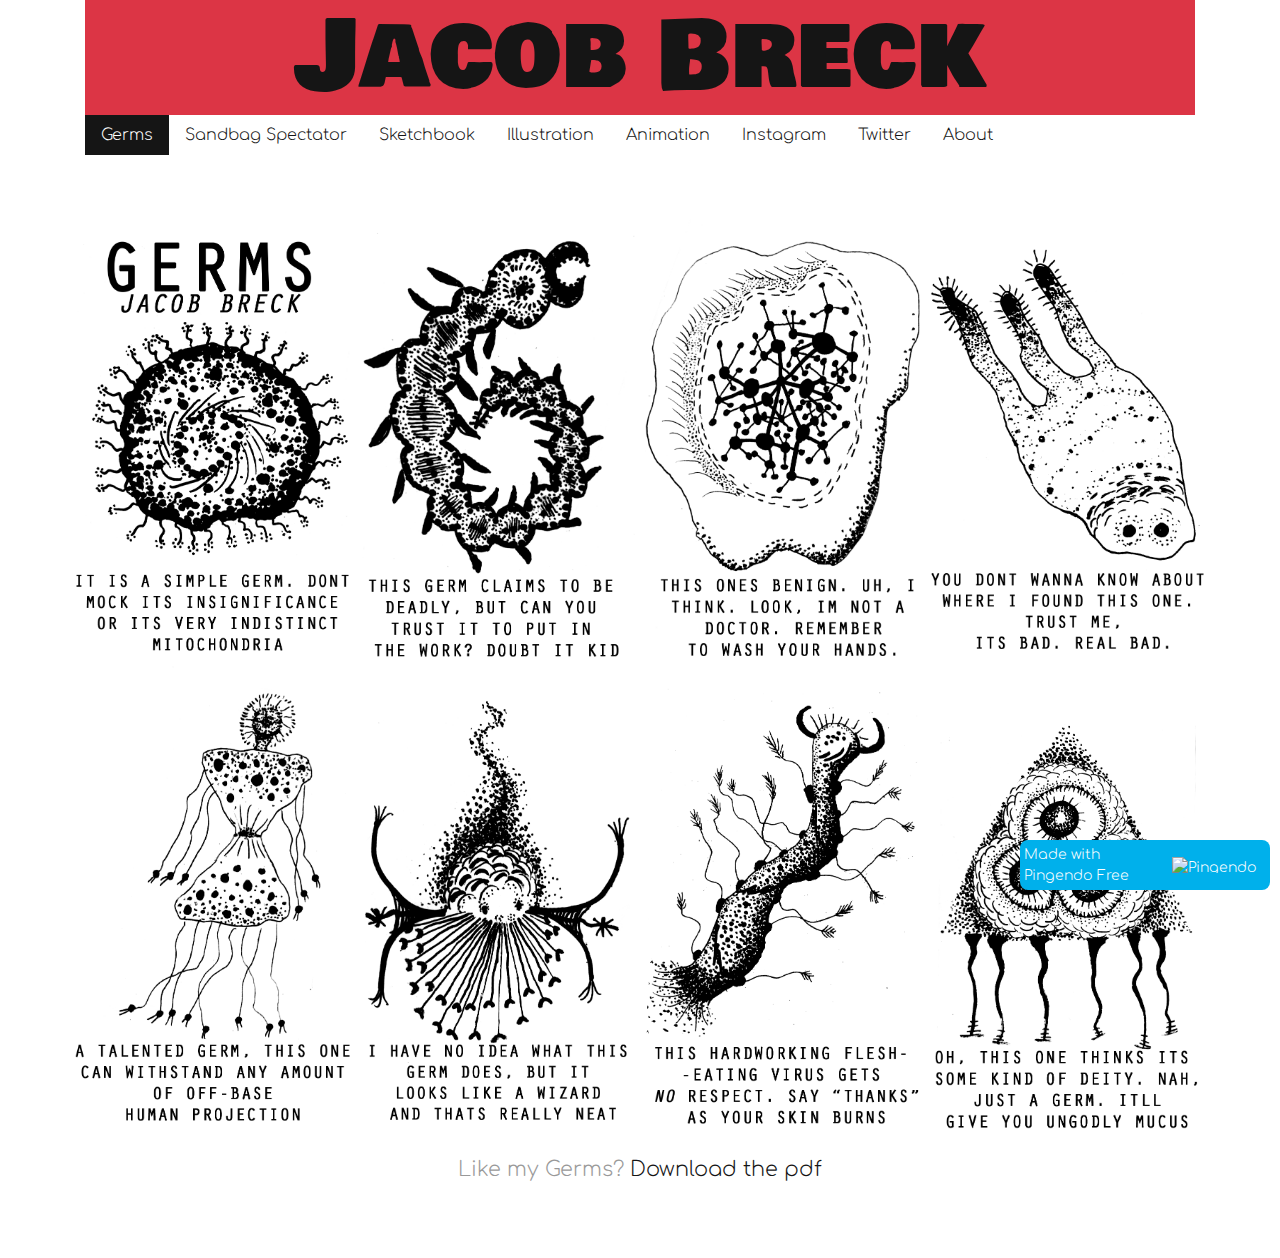
==== commit 02ac2e47: "Follow-up Update" ====
--- a/index.html
+++ b/index.html
@@ -15,7 +15,7 @@
     <div class="container">
       <div class="row">
         <div class="col-md-12">
-          <h1 class="display-1 text-center m-0 w-100 text-primary bg-danger p-0" style="background-image: url('patterns/aaaaa.png');background-size:auto;background-position:center center;background-repeat:repeat;">Jacob Breck</h1>
+          <h1 class="display-1 text-center m-0 w-100 text-primary bg-danger p-0" style="background-size:auto;background-position:center center;background-repeat:repeat;">Jacob Breck</h1>
         </div>
       </div>
     </div>
@@ -46,7 +46,7 @@
             <li class="nav-item">
               <a class="nav-link" href="https://www.twitter.com/jacobbreck">Twitter</a>
             </li>
-            <li class="nav-item">
+            <li class="nav-item" >
               <a class="nav-link" href="" data-target="#about" data-toggle="pill">About</a>
             </li>
           </ul>
@@ -334,6 +334,13 @@
                   </div>
                 </div>
               </div>
+              <div class="row">
+                <div class="col-md-12">
+                  <p class="lead text-center" contenteditable="true">Like this comic?
+                    <a href="gum.co/sandbag">Download the pdf</a>
+                  </p>
+                </div>
+              </div>
             </div>
             <div class="tab-pane fade show active" id="germs" role="tabpanel">
               <div class="row my-5">
@@ -357,6 +364,13 @@
                       <img class="img-fluid d-block  m-0 mx-auto p-1" src="germs/1-2.png"> </div>
                     <div class="col-md-3 col-xs-12 m-0 p-0">
                       <img class="img-fluid d-block  m-0 mx-auto p-2" src="germs/1-3.png"> </div>
+                  </div>
+                  <div class="row">
+                    <div class="col-md-12">
+                      <p class="lead text-center" contenteditable="true">Like my Germs?
+                        <a href="gum.co/germs">Download the pdf</a>
+                      </p>
+                    </div>
                   </div>
                 </div>
               </div>
@@ -462,30 +476,30 @@
                 <div class="col-md-12">
                   <img class="img-fluid d-block" src="img/jbreck_encounter-poster.jpg" width="100%"> </div>
               </div>
-              <div class="tab-pane fade" id="animation" role="tabpanel">
-                <div class="row">
-                  <div class="col-md-12">
-                    <iframe src="https://player.vimeo.com/video/107396145" width="640" height="360" frameborder="0" webkitallowfullscreen="" mozallowfullscreen="" allowfullscreen=""></iframe>
-                    <p>
-                      <a href="https://vimeo.com/107396145">The Internship</a> from
-                      <a href="https://vimeo.com/jacobbreck">Jacob Breck</a> on
-                      <a href="https://vimeo.com">Vimeo</a>.</p>
-                    <iframe src="https://player.vimeo.com/video/176201616" width="640" height="360" frameborder="0" webkitallowfullscreen="" mozallowfullscreen="" allowfullscreen=""></iframe>
-                    <p>
-                      <a href="https://vimeo.com/176201616">Jacob Breck - Demo Reel 2016</a> from
-                      <a href="https://vimeo.com/jacobbreck">Jacob Breck</a> on
-                      <a href="https://vimeo.com">Vimeo</a>.</p>
-                  </div>
-                </div>
-              </div>
-              <div class="tab-pane fade" role="tabpanel" id="about">
-                <div class="row">
-                  <div class="col-md-12 m-2 p-3">
-                    <img class="img-fluid d-block mx-auto rounded" src="img/headerimg.png"> </div>
-                </div>
-                <p class="lead p-0 m-2">Jacob Breck is a cartoonist and illustrator living in Baltimore, MD. He lives with his fiance Cola. He likes to think he's funny or something. Interested in commissions/projects/telling him you like his art and stuff? You can reach him
-                  via email at JacobBBreck@gmail.com. </p>
-              </div>
+            </div>
+            <div class="tab-pane fade" id="animation" role="tabpanel">
+              <div class="row">
+                <div class="col-md-12">
+                  <iframe src="https://player.vimeo.com/video/107396145" width="640" height="360" frameborder="0" webkitallowfullscreen="" mozallowfullscreen="" allowfullscreen=""></iframe>
+                  <p>
+                    <a href="https://vimeo.com/107396145">The Internship</a> from
+                    <a href="https://vimeo.com/jacobbreck">Jacob Breck</a> on
+                    <a href="https://vimeo.com">Vimeo</a>.</p>
+                  <iframe src="https://player.vimeo.com/video/176201616" width="640" height="360" frameborder="0" webkitallowfullscreen="" mozallowfullscreen="" allowfullscreen=""></iframe>
+                  <p>
+                    <a href="https://vimeo.com/176201616">Jacob Breck - Demo Reel 2016</a> from
+                    <a href="https://vimeo.com/jacobbreck">Jacob Breck</a> on
+                    <a href="https://vimeo.com">Vimeo</a>.</p>
+                </div>
+              </div>
+            </div>
+            <div class="tab-pane fade" role="tabpanel" id="about">
+              <div class="row">
+                <div class="col-md-12 m-2 p-3">
+                  <img class="img-fluid d-block mx-auto rounded" src="img/headerimg.png"> </div>
+              </div>
+              <p class="lead p-0 m-2">Jacob Breck is a cartoonist and illustrator living in Baltimore, MD. He lives with his fiance Cola. He likes to think he's funny or something. Interested in commissions/projects/telling him you like his art and stuff? <a href="mailto:JacobBBreck@gmail.com">You can reach him via
+                email at JacobBBreck@gmail.com.</a></p>
             </div>
           </div>
         </div>
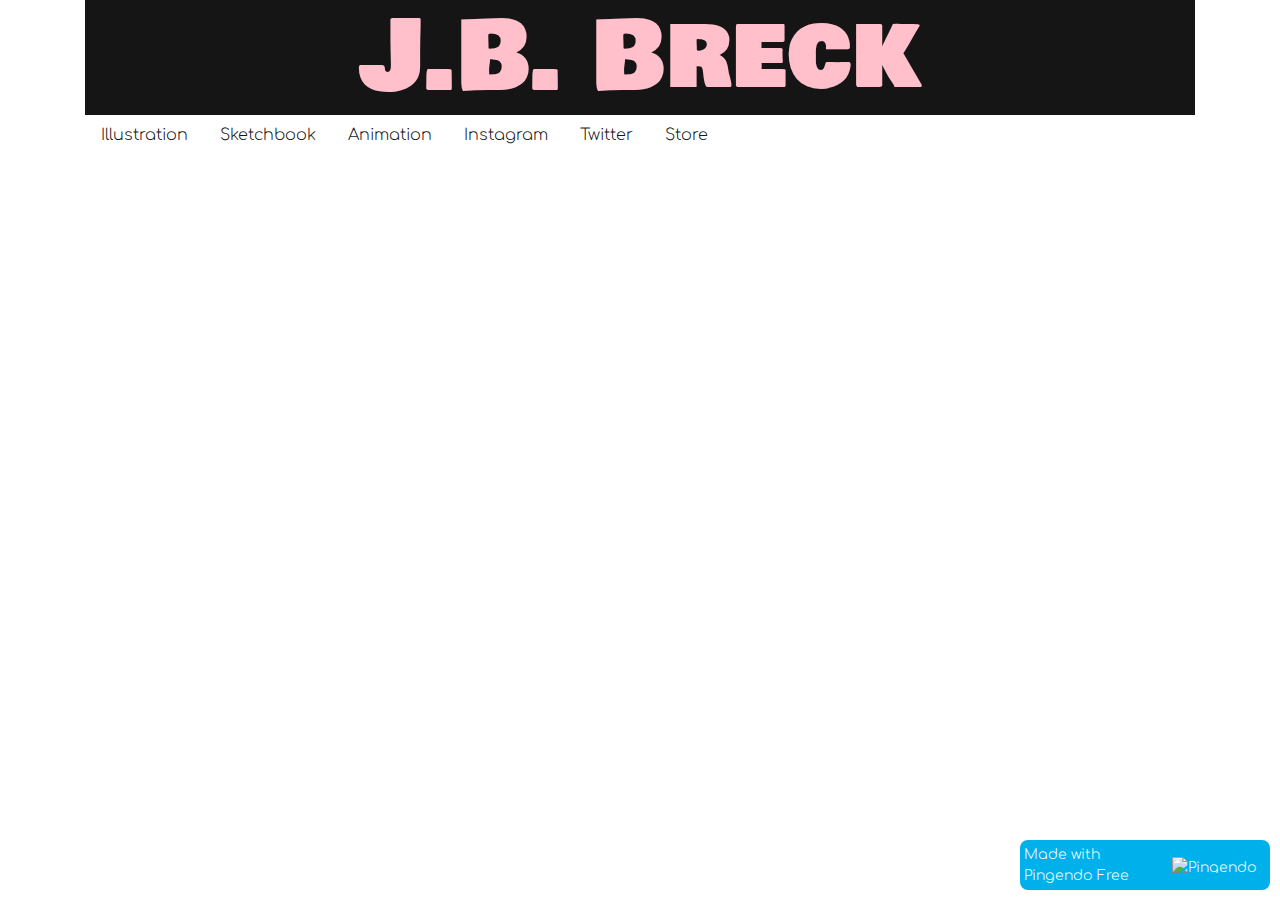
==== commit 70fdd3e5: "rebranding" ====
--- a/index.html
+++ b/index.html
@@ -6,16 +6,16 @@
   <meta name="viewport" content="width=device-width, initial-scale=1">
   <link rel="stylesheet" href="https://cdnjs.cloudflare.com/ajax/libs/font-awesome/4.7.0/css/font-awesome.min.css" type="text/css">
   <link rel="stylesheet" href="theme.css" type="text/css">
-  <title>Jacob Breck - Comics, Illustration, Animation</title>
-  <meta name="description" content="Comics, Illustration, Animation, Sketches, &amp; Pattern Design by Jacob Breck">
-  <meta name="keywords" content="jacob breck comics illustration digital print comic funny ironic humor animation dark surreal dream dreams surrealism gender dog ant ants portrait sketches sketch sketchbook intern internship capitalism capitalist capitalists pheonix desert pattern water ocean storm sea wave waves seas oceans germ germs"> </head>
+  <title>J.B. Breck - Comics, Illustration, Animation</title>
+  <meta name="description" content="Comics, Illustration, Animation, Sketches by J.B. Breck">
+  <meta name="keywords" content="jacob josie j b breck comics illustration digital print comic funny ironic humor animation dark surreal dream dreams surrealism gender dog ant ants portrait sketches sketch sketchbook intern internship capitalism capitalist capitalists pheonix desert pattern water ocean storm sea wave waves seas oceans germ germs"> </head>
 
 <body>
   <div class="py-0">
     <div class="container">
       <div class="row">
         <div class="col-md-12">
-          <h1 class="display-1 text-center m-0 w-100 text-primary bg-danger p-0" style="background-size:auto;background-position:center center;background-repeat:repeat;">Jacob Breck</h1>
+          <h1 class="display-1 text-center m-0 w-100 p-0 bg-primary text-secondary" style="background-size:auto;background-position:center center;background-repeat:repeat;">J.B. Breck</h1>
         </div>
       </div>
     </div>
@@ -26,355 +26,25 @@
         <div class="col-md-12">
           <ul class="nav nav-pills">
             <li class="nav-item">
-              <a class="nav-link active" href="" data-toggle="pill" data-target="#germs">Germs</a>
-            </li>
-            <li class="nav-item">
-              <a class="nav-link" href="" data-toggle="pill" data-target="#ss">Sandbag Spectator</a>
+              <a class="nav-link" href="" data-toggle="pill" data-target="#illustration">Illustration</a>
             </li>
             <li class="nav-item">
               <a class="nav-link" href="" data-toggle="pill" data-target="#sketchbook">Sketchbook</a>
             </li>
             <li class="nav-item">
-              <a class="nav-link" href="" data-toggle="pill" data-target="#illustration">Illustration</a>
-            </li>
-            <li class="nav-item">
               <a href="" class="nav-link" data-target="#animation" data-toggle="pill">Animation</a>
             </li>
             <li class="nav-item">
-              <a href="https://www.instagram.com/jacobbreck" class="nav-link">Instagram</a>
+              <a class="nav-link" href="https://www.instagram.com/j_b_breck" target="_blank">Instagram</a>
             </li>
             <li class="nav-item">
-              <a class="nav-link" href="https://www.twitter.com/jacobbreck">Twitter</a>
+              <a class="nav-link" href="https://www.twitter.com/j_b_breck" target="_blank">Twitter</a>
             </li>
-            <li class="nav-item" >
-              <a class="nav-link" href="" data-target="#about" data-toggle="pill">About</a>
+            <li class="nav-item">
+              <a href="https://www.gumroad.com/jbbreck" class="nav-link" target="_blank">Store</a>
             </li>
           </ul>
           <div class="tab-content mt-2">
-            <div class="tab-pane fade" id="ss" role="tabpanel">
-              <div class="row">
-                <div class="col-md-12 col-xs-12 m-0 p-0">
-                  <img class="d-block m-0 mx-auto img-fluid p-0" src="ss/cover.png"> </div>
-              </div>
-              <div class="row my-5">
-                <div class="col-md-12 col-lg-5 container">
-                  <div class="row">
-                    <div class="col-md-6 col-xs-12 m-0 p-0">
-                      <img class="img-fluid d-block mx-auto" src="ss/panels/1-0-0.png"> </div>
-                    <div class="col-md-6 col-xs-12 m-0 p-0">
-                      <img class="img-fluid d-block p-0 m-0 col-xs-12 mx-auto" src="ss/panels/1-0-1.png"> </div>
-                  </div>
-                  <div class="row">
-                    <div class="col-md-6 col-xs-6 m-0 p-0">
-                      <img class="img-fluid d-block p-0 m-0 mx-auto" src="ss/panels/1-1-0.png"> </div>
-                    <div class="col-md-6 col-xs-6 m-0 p-0">
-                      <img class="img-fluid d-block p-0 m-0 mx-auto" src="ss/panels/1-1-1.png"> </div>
-                  </div>
-                  <div class="row">
-                    <div class="col-md-6 col-xs-12 m-0 p-0">
-                      <img class="img-fluid d-block p-0 m-0 mx-auto" src="ss/panels/1-2-0.png"> </div>
-                    <div class="col-md-6 col-xs-12 m-0 p-0">
-                      <img class="img-fluid d-block p-0 m-0 mx-auto" src="ss/panels/1-2-1.png"> </div>
-                  </div>
-                </div>
-                <div class="col-md-12 col-lg-5 container">
-                  <div class="row">
-                    <div class="col-md-6 col-xs-12 m-0 p-0">
-                      <img class="img-fluid d-block m-0 p-0 mx-auto" src="ss/panels/2-0-0.png"> </div>
-                    <div class="col-md-6 col-xs-12 m-0 p-0">
-                      <img class="img-fluid d-block mx-auto" src="ss/panels/2-0-1.png"> </div>
-                  </div>
-                  <div class="row">
-                    <div class="col-md-6 col-xs-12 m-0 p-0">
-                      <img class="img-fluid d-block mx-auto" src="ss/panels/2-1-0.png"> </div>
-                    <div class="col-md-6 col-xs-12 m-0 p-0">
-                      <img class="img-fluid d-block mx-auto" src="ss/panels/2-1-1.png"> </div>
-                  </div>
-                  <div class="row">
-                    <div class="col-md-6 col-xs-12 m-0 p-0">
-                      <img class="img-fluid d-block mx-auto" src="ss/panels/2-2-0.png"> </div>
-                    <div class="col-md-6 col-xs-12 m-0 p-0">
-                      <img class="img-fluid d-block mx-auto" src="ss/panels/2-2-1.png"> </div>
-                  </div>
-                </div>
-              </div>
-              <div class="row my-5">
-                <div class="col-md-12 col-lg-5 container">
-                  <div class="row">
-                    <div class="col-md-6 col-xs-12 m-0 p-0">
-                      <img class="img-fluid d-block mx-auto" src="ss/panels/3-0-0.png"> </div>
-                    <div class="col-md-6 col-xs-12 m-0 p-0">
-                      <img class="img-fluid d-block p-0 m-0 col-xs-12 mx-auto" src="ss/panels/3-0-1.png"> </div>
-                  </div>
-                  <div class="row">
-                    <div class="col-md-12 col-xs-6 m-0 p-0">
-                      <img class="img-fluid d-block p-0 m-0 mx-auto" src="ss/panels/3-1-0.png"> </div>
-                  </div>
-                  <div class="row">
-                    <div class="col-md-6 col-xs-12 m-0 p-0">
-                      <img class="img-fluid d-block p-0 m-0 mx-auto" src="ss/panels/3-2-0.png"> </div>
-                    <div class="col-md-6 col-xs-12 m-0 p-0">
-                      <img class="img-fluid d-block p-0 m-0 mx-auto" src="ss/panels/3-2-1.png"> </div>
-                  </div>
-                </div>
-                <div class="col-md-12 col-lg-5 container">
-                  <div class="row">
-                    <div class="col-md-6 col-xs-12 m-0 p-0">
-                      <img class="img-fluid d-block m-0 p-0 mx-auto" src="ss/panels/4-0-0.png"> </div>
-                    <div class="col-md-6 col-xs-12 m-0 p-0">
-                      <img class="img-fluid d-block mx-auto" src="ss/panels/4-0-1.png"> </div>
-                  </div>
-                  <div class="row">
-                    <div class="col-md-12 col-xs-12 m-0 p-0">
-                      <img class="img-fluid d-block float-left" src="ss/panels/4-1-0.png"> </div>
-                  </div>
-                  <div class="row">
-                    <div class="col-md-6 col-xs-12 m-0 p-0">
-                      <img class="img-fluid d-block mx-auto" src="ss/panels/4-2-0.png"> </div>
-                    <div class="col-md-6 col-xs-12 m-0 p-0">
-                      <img class="img-fluid d-block mx-auto" src="ss/panels/4-2-1.png"> </div>
-                  </div>
-                </div>
-              </div>
-              <div class="row my-5">
-                <div class="col-md-12 col-lg-5 container">
-                  <div class="row">
-                    <div class="col-md-6 col-xs-12 m-0 p-0">
-                      <img class="img-fluid d-block mx-auto" src="ss/panels/5-0-0.png"> </div>
-                    <div class="col-md-6 col-xs-12 m-0 p-0">
-                      <img class="img-fluid d-block p-0 m-0 col-xs-12 mx-auto" src="ss/panels/5-0-1.png"> </div>
-                  </div>
-                  <div class="row">
-                    <div class="col-md-12 col-xs-6 m-0 p-0">
-                      <img class="img-fluid d-block p-0 m-0 mx-auto" src="ss/panels/5-1-0.png"> </div>
-                  </div>
-                  <div class="row">
-                    <div class="col-md-12 col-xs-12 m-0 p-0">
-                      <img class="img-fluid d-block p-0 m-0 mx-auto" src="ss/panels/5-2-0.png"> </div>
-                  </div>
-                </div>
-                <div class="col-md-12 col-lg-5 container">
-                  <div class="row">
-                    <div class="col-md-6 col-xs-12 m-0 p-0">
-                      <img class="img-fluid d-block m-0 p-0 mx-auto" src="ss/panels/6-0-0.png"> </div>
-                    <div class="col-md-6 col-xs-12 m-0 p-0">
-                      <img class="img-fluid d-block mx-auto" src="ss/panels/6-0-1.png"> </div>
-                  </div>
-                  <div class="row">
-                    <div class="col-md-6 col-xs-12 m-0 p-0">
-                      <img class="img-fluid d-block float-left" src="ss/panels/6-1-0.png"> </div>
-                    <div class="col-md-6 col-xs-12 p-0 m-0">
-                      <img class="img-fluid d-block mx-auto" src="ss/panels/6-1-1.png"> </div>
-                  </div>
-                  <div class="row">
-                    <div class="col-md-12 col-xs-12 m-0 p-0">
-                      <img class="img-fluid d-block mx-auto" src="ss/panels/6-2-0.png"> </div>
-                  </div>
-                </div>
-              </div>
-              <div class="row my-5">
-                <div class="col-md-12 col-lg-5 container">
-                  <div class="row">
-                    <div class="col-md-6 col-xs-12 m-0 p-0">
-                      <img class="img-fluid d-block mx-auto" src="ss/panels/7-0-0.png"> </div>
-                    <div class="col-md-6 col-xs-12 m-0 p-0">
-                      <img class="img-fluid d-block p-0 m-0 col-xs-12 mx-auto" src="ss/panels/7-0-1.png"> </div>
-                  </div>
-                  <div class="row">
-                    <div class="col-md-12 col-xs-6 m-0 p-0">
-                      <img class="img-fluid d-block p-0 m-0 mx-auto" src="ss/panels/7-1-0.png"> </div>
-                  </div>
-                  <div class="row">
-                    <div class="col-md-6 col-xs-12 m-0 p-0">
-                      <img class="img-fluid d-block p-0 m-0 mx-auto" src="ss/panels/7-2-0.png"> </div>
-                    <div class="col-md-6 col-xs-12 m-0 p-0">
-                      <img class="img-fluid d-block p-0 m-0 mx-auto" src="ss/panels/7-2-1.png"> </div>
-                  </div>
-                </div>
-                <div class="col-md-12 col-lg-5 container">
-                  <div class="row">
-                    <div class="col-md-6 col-xs-12 m-0 p-0">
-                      <img class="img-fluid d-block m-0 p-0 mx-auto" src="ss/panels/8-0-0.png"> </div>
-                    <div class="col-md-6 col-xs-12 m-0 p-0">
-                      <img class="img-fluid d-block mx-auto" src="ss/panels/8-0-1.png"> </div>
-                  </div>
-                  <div class="row">
-                    <div class="col-md-6 col-xs-12 m-0 p-0">
-                      <img class="img-fluid d-block float-left" src="ss/panels/8-1-0.png"> </div>
-                    <div class="col-md-6 col-xs-12 p-0 m-0">
-                      <img class="img-fluid d-block" src="ss/panels/8-1-1.png"> </div>
-                  </div>
-                  <div class="row">
-                    <div class="col-md-6 col-xs-12 m-0 p-0">
-                      <img class="img-fluid d-block mx-auto" src="ss/panels/8-2-0.png"> </div>
-                    <div class="col-md-6 col-xs-12 m-0 p-0">
-                      <img class="img-fluid d-block mx-auto" src="ss/panels/8-2-1.png"> </div>
-                  </div>
-                </div>
-              </div>
-              <div class="row my-5">
-                <div class="col-md-12 col-lg-5 container">
-                  <div class="row">
-                    <div class="col-md-6 col-xs-12 m-0 p-0">
-                      <img class="img-fluid d-block mx-auto" src="ss/panels/9-0-0.png"> </div>
-                    <div class="col-md-6 col-xs-12 m-0 p-0">
-                      <img class="img-fluid d-block p-0 m-0 col-xs-12 mx-auto" src="ss/panels/9-0-1.png"> </div>
-                  </div>
-                  <div class="row">
-                    <div class="col-md-6 col-xs-6 m-0 p-0">
-                      <img class="img-fluid d-block p-0 m-0 mx-auto" src="ss/panels/9-1-0.png"> </div>
-                    <div class="col-md-6 col-xs-12 p-0 m-0">
-                      <img class="img-fluid d-block mx-auto" src="ss/panels/9-1-1.png"> </div>
-                  </div>
-                  <div class="row">
-                    <div class="col-md-6 col-xs-12 m-0 p-0">
-                      <img class="img-fluid d-block p-0 m-0 mx-auto" src="ss/panels/9-2-0.png"> </div>
-                    <div class="col-md-6 col-xs-12 m-0 p-0">
-                      <img class="img-fluid d-block p-0 m-0 mx-auto" src="ss/panels/9-2-1.png"> </div>
-                  </div>
-                </div>
-                <div class="col-md-12 col-lg-5 container">
-                  <div class="row">
-                    <div class="col-md-6 col-xs-12 m-0 p-0">
-                      <img class="img-fluid d-block m-0 p-0 mx-auto" src="ss/panels/a-0-0.png"> </div>
-                    <div class="col-md-6 col-xs-12 m-0 p-0">
-                      <img class="img-fluid d-block mx-auto" src="ss/panels/a-0-1.png"> </div>
-                  </div>
-                  <div class="row">
-                    <div class="col-md-6 col-xs-12 m-0 p-0">
-                      <img class="img-fluid d-block float-left" src="ss/panels/a-1-0.png"> </div>
-                    <div class="col-md-6 col-xs-12 p-0 m-0">
-                      <img class="img-fluid d-block mx-auto" src="ss/panels/a-1-1.png"> </div>
-                  </div>
-                  <div class="row">
-                    <div class="col-md-6 col-xs-12 m-0 p-0">
-                      <img class="img-fluid d-block mx-auto" src="ss/panels/a-2-0.png"> </div>
-                    <div class="col-md-6 col-xs-12 m-0 p-0">
-                      <img class="img-fluid d-block mx-auto" src="ss/panels/a-2-1.png"> </div>
-                  </div>
-                </div>
-              </div>
-              <div class="row my-5">
-                <div class="col-md-12 col-lg-5 container">
-                  <div class="row">
-                    <div class="col-md-6 col-xs-12 m-0 p-0">
-                      <img class="img-fluid d-block mx-auto" src="ss/panels/b-0-0.png"> </div>
-                    <div class="col-md-6 col-xs-12 m-0 p-0">
-                      <img class="img-fluid d-block p-0 m-0 col-xs-12 mx-auto" src="ss/panels/b-0-1.png"> </div>
-                  </div>
-                  <div class="row">
-                    <div class="col-md-12 col-xs-6 m-0 p-0">
-                      <img class="img-fluid d-block p-0 m-0 mx-auto" src="ss/panels/b-1-0.png"> </div>
-                  </div>
-                  <div class="row">
-                    <div class="col-md-6 col-xs-12 m-0 p-0">
-                      <img class="img-fluid d-block p-0 m-0 mx-auto" src="ss/panels/b-2-0.png"> </div>
-                    <div class="col-md-6 col-xs-12 m-0 p-0">
-                      <img class="img-fluid d-block p-0 m-0 mx-auto" src="ss/panels/b-2-1.png"> </div>
-                  </div>
-                </div>
-                <div class="col-md-12 col-lg-5 container">
-                  <div class="row">
-                    <div class="col-md-6 col-xs-12 m-0 p-0">
-                      <img class="img-fluid d-block m-0 p-0 mx-auto" src="ss/panels/c-0-0.png"> </div>
-                    <div class="col-md-6 col-xs-12 m-0 p-0">
-                      <img class="img-fluid d-block mx-auto" src="ss/panels/c-0-1.png"> </div>
-                  </div>
-                  <div class="row">
-                    <div class="col-md-12 col-xs-12 m-0 p-0">
-                      <img class="img-fluid d-block float-left" src="ss/panels/c-1-0.png"> </div>
-                  </div>
-                  <div class="row">
-                    <div class="col-md-6 col-xs-12 m-0 p-0">
-                      <img class="img-fluid d-block mx-auto" src="ss/panels/c-2-0.png"> </div>
-                    <div class="col-md-6 col-xs-12 m-0 p-0">
-                      <img class="img-fluid d-block mx-auto" src="ss/panels/c-2-1.png"> </div>
-                  </div>
-                </div>
-              </div>
-              <div class="row my-5">
-                <div class="col-md-12 col-lg-5 container">
-                  <div class="row">
-                    <div class="col-md-6 col-xs-12 m-0 p-0">
-                      <img class="img-fluid d-block mx-auto" src="ss/panels/d-0-0.png"> </div>
-                    <div class="col-md-6 col-xs-12 m-0 p-0">
-                      <img class="img-fluid d-block p-0 m-0 col-xs-12 mx-auto" src="ss/panels/d-0-1.png"> </div>
-                  </div>
-                  <div class="row">
-                    <div class="col-md-6 col-xs-6 m-0 p-0">
-                      <img class="img-fluid d-block p-0 m-0 mx-auto" src="ss/panels/d-1-0.png"> </div>
-                    <div class="col-md-6 col-xs-12 p-0 m-0">
-                      <img class="img-fluid d-block mx-auto" src="ss/panels/d-1-1.png"> </div>
-                  </div>
-                  <div class="row">
-                    <div class="col-md-6 col-xs-12 m-0 p-0">
-                      <img class="img-fluid d-block p-0 m-0 mx-auto" src="ss/panels/d-2-0.png"> </div>
-                    <div class="col-md-6 col-xs-12 m-0 p-0">
-                      <img class="img-fluid d-block p-0 m-0 mx-auto" src="ss/panels/d-2-1.png"> </div>
-                  </div>
-                </div>
-                <div class="col-md-12 col-lg-5 container">
-                  <div class="row">
-                    <div class="col-md-6 col-xs-12 m-0 p-0">
-                      <img class="img-fluid d-block m-0 p-0 mx-auto" src="ss/panels/e-0-0.png"> </div>
-                    <div class="col-md-6 col-xs-12 m-0 p-0">
-                      <img class="img-fluid d-block mx-auto" src="ss/panels/e-0-1.png"> </div>
-                  </div>
-                  <div class="row">
-                    <div class="col-md-6 col-xs-12 m-0 p-0">
-                      <img class="img-fluid d-block float-left" src="ss/panels/e-1-0.png"> </div>
-                    <div class="col-md-6 col-xs-12 p-0 m-0">
-                      <img class="img-fluid d-block mx-auto" src="ss/panels/e-1-1.png"> </div>
-                  </div>
-                  <div class="row">
-                    <div class="col-md-6 col-xs-12 m-0 p-0">
-                      <img class="img-fluid d-block mx-auto" src="ss/panels/e-2-0.png"> </div>
-                    <div class="col-md-6 col-xs-12 m-0 p-0">
-                      <img class="img-fluid d-block mx-auto" src="ss/panels/e-2-1.png"> </div>
-                  </div>
-                </div>
-              </div>
-              <div class="row">
-                <div class="col-md-12">
-                  <p class="lead text-center" contenteditable="true">Like this comic?
-                    <a href="gum.co/sandbag">Download the pdf</a>
-                  </p>
-                </div>
-              </div>
-            </div>
-            <div class="tab-pane fade show active" id="germs" role="tabpanel">
-              <div class="row my-5">
-                <div class="col-md-12 col-lg-12 container">
-                  <div class="row">
-                    <div class="col-md-3 col-xs-12 m-0 p-1">
-                      <img class="img-fluid d-block m-0 p-0 mx-auto" src="germ&#10;s/0-0.png"> </div>
-                    <div class="col-md-3 col-xs-12 m-0 p-0">
-                      <img class="img-fluid d-block  m-0 mx-auto p-1" src="germs/0-1.png"> </div>
-                    <div class="col-md-3 col-xs-12 m-0 p-0">
-                      <img class="img-fluid d-block  m-0 mx-auto p-1" src="germs/0-2.&#10;png"> </div>
-                    <div class="col-md-3 col-xs-12 m-0 p-0">
-                      <img class="img-fluid d-block  m-0 mx-auto p-1" src="germs/0-3.p&#10;ng"> </div>
-                  </div>
-                  <div class="row">
-                    <div class="col-md-3 col-xs-12 m-0 p-0">
-                      <img class="d-block m-0 mx-auto img-fluid p-1" src="germs/1-0.png"> </div>
-                    <div class="col-md-3 col-xs-12 m-0 p-0">
-                      <img class="img-fluid d-block  m-0 mx-auto p-2" src="germs/1-1.png"> </div>
-                    <div class="col-md-3 col-xs-12 m-0 p-0">
-                      <img class="img-fluid d-block  m-0 mx-auto p-1" src="germs/1-2.png"> </div>
-                    <div class="col-md-3 col-xs-12 m-0 p-0">
-                      <img class="img-fluid d-block  m-0 mx-auto p-2" src="germs/1-3.png"> </div>
-                  </div>
-                  <div class="row">
-                    <div class="col-md-12">
-                      <p class="lead text-center" contenteditable="true">Like my Germs?
-                        <a href="gum.co/germs">Download the pdf</a>
-                      </p>
-                    </div>
-                  </div>
-                </div>
-              </div>
-            </div>
             <div class="tab-pane fade" id="sketchbook" role="tabpanel">
               <div class="row">
                 <div class="col-md-12">
@@ -443,7 +113,7 @@
                   <img class="img-fluid d-block" alt="fish misprint cardstock print" src="sketches/pd-sketches 5.jpeg"> </div>
               </div>
             </div>
-            <div class="tab-pane fade" id="illustration" role="tabpanel">
+            <div class="tab-pane fade show" id="illustration" role="tabpanel">
               <div class="row">
                 <div class="col-md-12">
                   <img class="img-fluid d-block" src="img/tvkids-01.jpg" width="100%"> </div>
@@ -459,10 +129,6 @@
               <div class="row">
                 <div class="col-md-12">
                   <img class="img-fluid d-block" src="img/jbreck_shining-overlap.jpg" width="100%"> </div>
-              </div>
-              <div class="row">
-                <div class="col-md-12">
-                  <img class="img-fluid d-block" src="img/self-portrait07192015.png" width="100%"> </div>
               </div>
               <div class="row">
                 <div class="col-md-12">
@@ -483,23 +149,10 @@
                   <iframe src="https://player.vimeo.com/video/107396145" width="640" height="360" frameborder="0" webkitallowfullscreen="" mozallowfullscreen="" allowfullscreen=""></iframe>
                   <p>
                     <a href="https://vimeo.com/107396145">The Internship</a> from
-                    <a href="https://vimeo.com/jacobbreck">Jacob Breck</a> on
-                    <a href="https://vimeo.com">Vimeo</a>.</p>
-                  <iframe src="https://player.vimeo.com/video/176201616" width="640" height="360" frameborder="0" webkitallowfullscreen="" mozallowfullscreen="" allowfullscreen=""></iframe>
-                  <p>
-                    <a href="https://vimeo.com/176201616">Jacob Breck - Demo Reel 2016</a> from
-                    <a href="https://vimeo.com/jacobbreck">Jacob Breck</a> on
+                    <a href="https://vimeo.com/jbbreck">J.B. Breck</a> on
                     <a href="https://vimeo.com">Vimeo</a>.</p>
                 </div>
               </div>
-            </div>
-            <div class="tab-pane fade" role="tabpanel" id="about">
-              <div class="row">
-                <div class="col-md-12 m-2 p-3">
-                  <img class="img-fluid d-block mx-auto rounded" src="img/headerimg.png"> </div>
-              </div>
-              <p class="lead p-0 m-2">Jacob Breck is a cartoonist and illustrator living in Baltimore, MD. He lives with his fiance Cola. He likes to think he's funny or something. Interested in commissions/projects/telling him you like his art and stuff? <a href="mailto:JacobBBreck@gmail.com">You can reach him via
-                email at JacobBBreck@gmail.com.</a></p>
             </div>
           </div>
         </div>
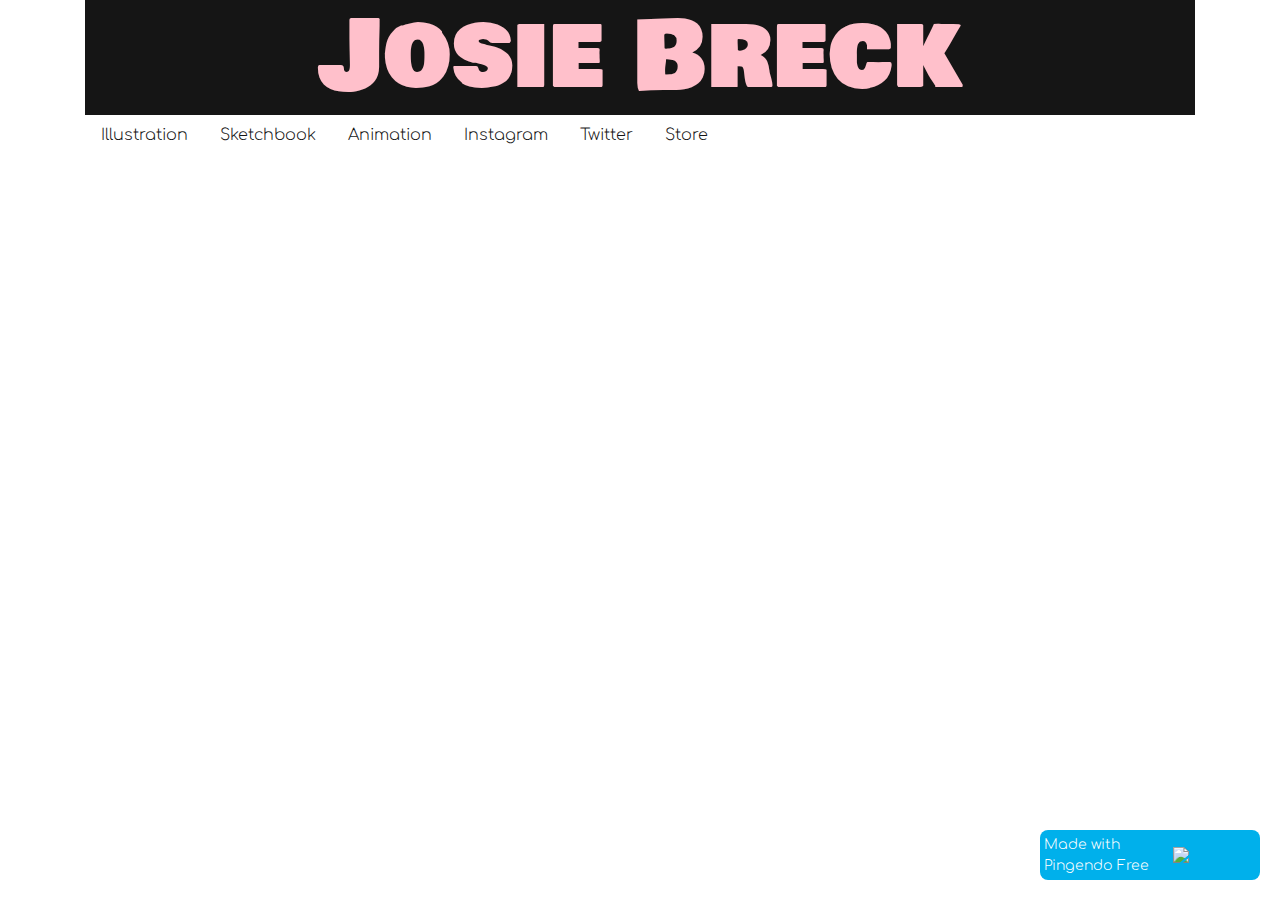
==== commit c28cf76b: "social media update" ====
--- a/index.html
+++ b/index.html
@@ -7,15 +7,16 @@
   <link rel="stylesheet" href="https://cdnjs.cloudflare.com/ajax/libs/font-awesome/4.7.0/css/font-awesome.min.css" type="text/css">
   <link rel="stylesheet" href="theme.css" type="text/css">
   <title>J.B. Breck - Comics, Illustration, Animation</title>
-  <meta name="description" content="Comics, Illustration, Animation, Sketches by J.B. Breck">
-  <meta name="keywords" content="jacob josie j b breck comics illustration digital print comic funny ironic humor animation dark surreal dream dreams surrealism gender dog ant ants portrait sketches sketch sketchbook intern internship capitalism capitalist capitalists pheonix desert pattern water ocean storm sea wave waves seas oceans germ germs"> </head>
+  <meta name="description" content="Comics, Illustration, Animation, Sketches by Josie Breck">
+  <meta name="keywords" content="josie j b breck comics illustration digital print comic funny ironic humor animation dark surreal dream dreams surrealism gender dog ant ants portrait sketches sketch sketchbook intern internship capitalism capitalist capitalists pheonix desert pattern water ocean storm sea wave waves seas oceans germ germs">
+</head>
 
 <body>
   <div class="py-0">
     <div class="container">
       <div class="row">
         <div class="col-md-12">
-          <h1 class="display-1 text-center m-0 w-100 p-0 bg-primary text-secondary" style="background-size:auto;background-position:center center;background-repeat:repeat;">J.B. Breck</h1>
+          <h1 class="display-1 text-center m-0 w-100 p-0 bg-primary text-secondary" style="background-size:auto;background-position:center center;background-repeat:repeat;">Josie Breck</h1>
         </div>
       </div>
     </div>
@@ -35,10 +36,10 @@
               <a href="" class="nav-link" data-target="#animation" data-toggle="pill">Animation</a>
             </li>
             <li class="nav-item">
-              <a class="nav-link" href="https://www.instagram.com/j_b_breck" target="_blank">Instagram</a>
+              <a class="nav-link" href="https://www.instagram.com/josie_B_B" target="_blank">Instagram</a>
             </li>
             <li class="nav-item">
-              <a class="nav-link" href="https://www.twitter.com/j_b_breck" target="_blank">Twitter</a>
+              <a class="nav-link" href="https://www.twitter.com/josie_b_b" target="_blank">Twitter</a>
             </li>
             <li class="nav-item">
               <a href="https://www.gumroad.com/jbbreck" class="nav-link" target="_blank">Store</a>
@@ -148,9 +149,7 @@
                 <div class="col-md-12">
                   <iframe src="https://player.vimeo.com/video/107396145" width="640" height="360" frameborder="0" webkitallowfullscreen="" mozallowfullscreen="" allowfullscreen=""></iframe>
                   <p>
-                    <a href="https://vimeo.com/107396145">The Internship</a> from
-                    <a href="https://vimeo.com/jbbreck">J.B. Breck</a> on
-                    <a href="https://vimeo.com">Vimeo</a>.</p>
+                    <a href="https://vimeo.com/107396145">The Internship</a> from <a href="https://vimeo.com/jbbreck">J.B. Breck</a> on <a href="https://vimeo.com">Vimeo</a>.</p>
                 </div>
               </div>
             </div>
@@ -161,9 +160,7 @@
     <script src="https://code.jquery.com/jquery-3.2.1.slim.min.js" integrity="sha384-KJ3o2DKtIkvYIK3UENzmM7KCkRr/rE9/Qpg6aAZGJwFDMVNA/GpGFF93hXpG5KkN" crossorigin="anonymous"></script>
     <script src="https://cdnjs.cloudflare.com/ajax/libs/popper.js/1.12.9/umd/popper.min.js" integrity="sha384-ApNbgh9B+Y1QKtv3Rn7W3mgPxhU9K/ScQsAP7hUibX39j7fakFPskvXusvfa0b4Q" crossorigin="anonymous"></script>
     <script src="https://maxcdn.bootstrapcdn.com/bootstrap/4.0.0/js/bootstrap.min.js" integrity="sha384-JZR6Spejh4U02d8jOt6vLEHfe/JQGiRRSQQxSfFWpi1MquVdAyjUar5+76PVCmYl" crossorigin="anonymous"></script>
-    <pingendo onclick="window.open('https://pingendo.com/', '_blank')" style="cursor:pointer;position: fixed;bottom: 10px;right:10px;padding:4px;background-color: #00b0eb;border-radius: 8px; width:250px;display:flex;flex-direction:row;align-items:center;justify-content:center;font-size:14px;color:white">Made with Pingendo Free&nbsp;&nbsp;
-      <img src="https://pingendo.com/site-assets/Pingendo_logo_big.png" class="d-block" alt="Pingendo logo" height="16">
-    </pingendo>
+    <pingendo onclick="window.open('https://pingendo.com/', '_blank')" style="cursor:pointer;position: fixed;bottom: 20px;right:20px;padding:4px;background-color: #00b0eb;border-radius: 8px; width:220px;display:flex;flex-direction:row;align-items:center;justify-content:center;font-size:14px;color:white">Made with Pingendo Free&nbsp;&nbsp;<img src="https://pingendo.com/site-assets/Pingendo_logo_big.png" class="d-block" alt="Pingendo logo" height="16"></pingendo>
   </div>
 </body>
 
